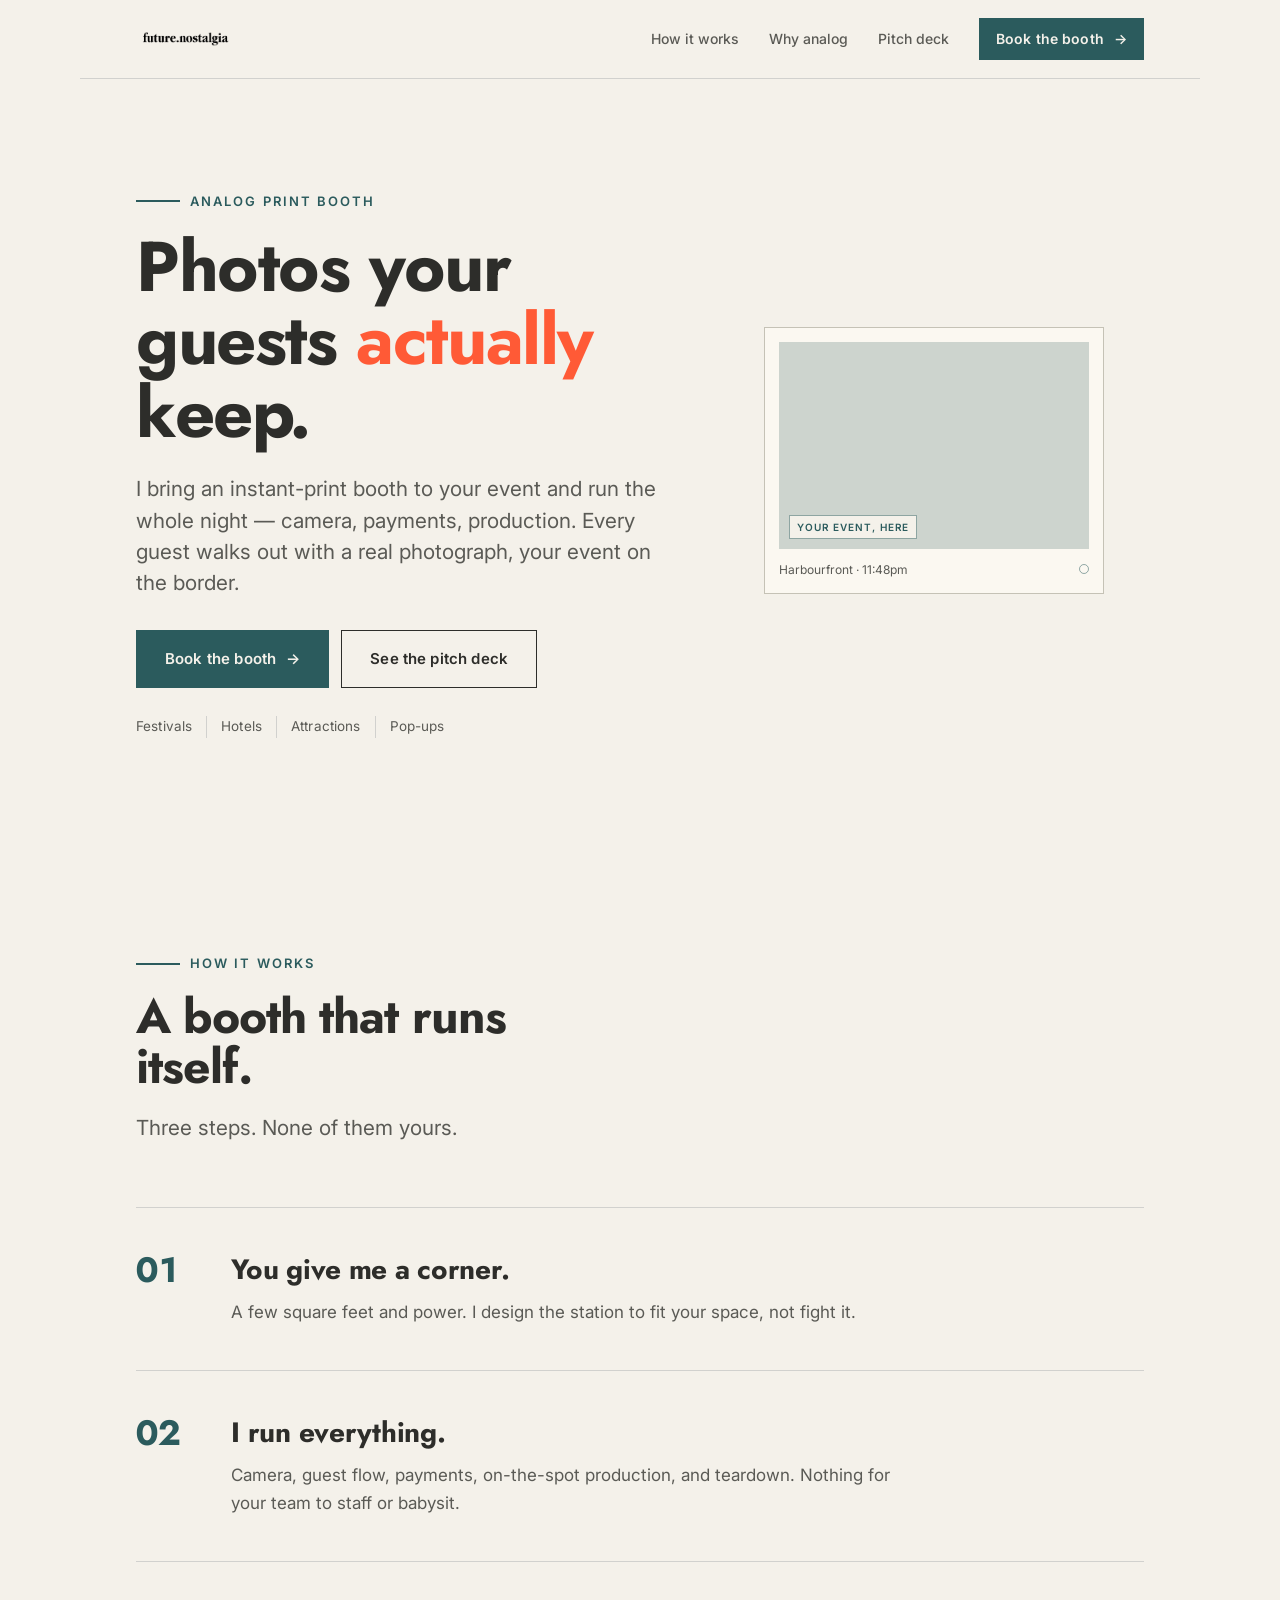
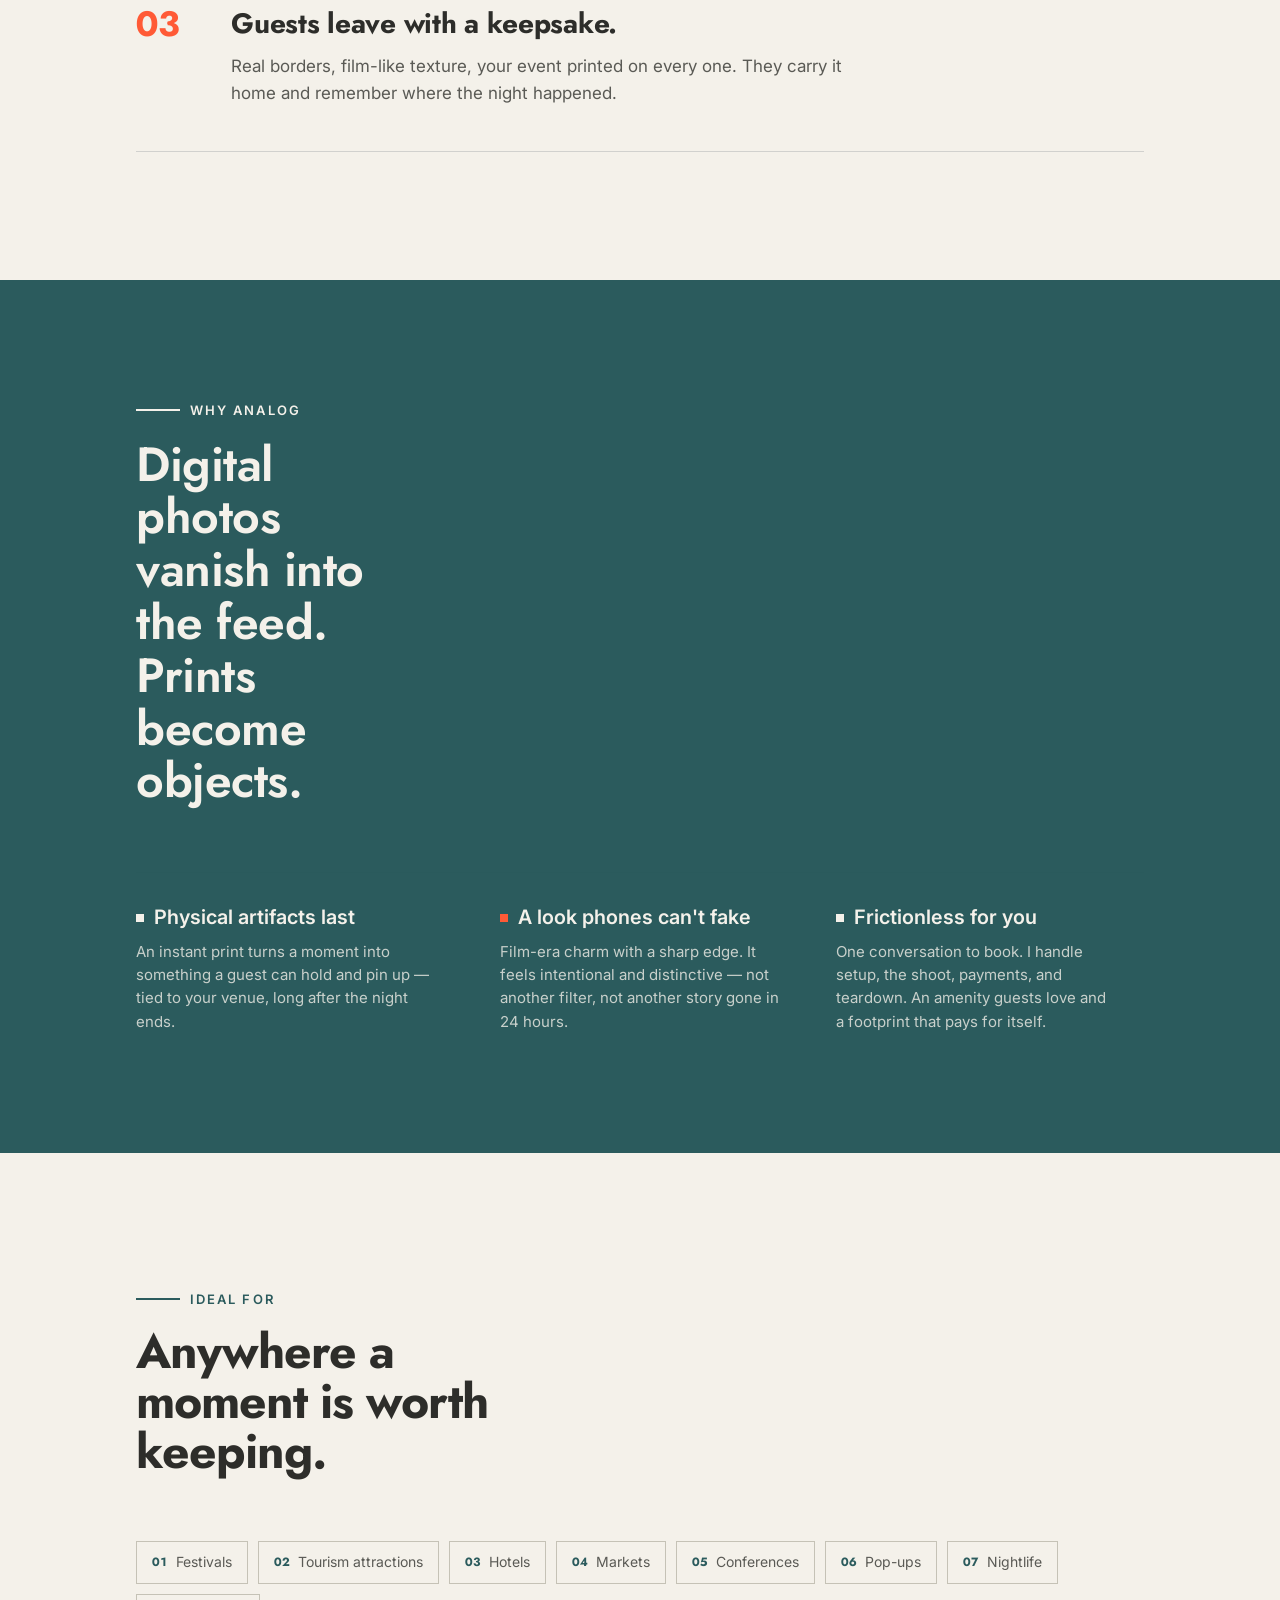
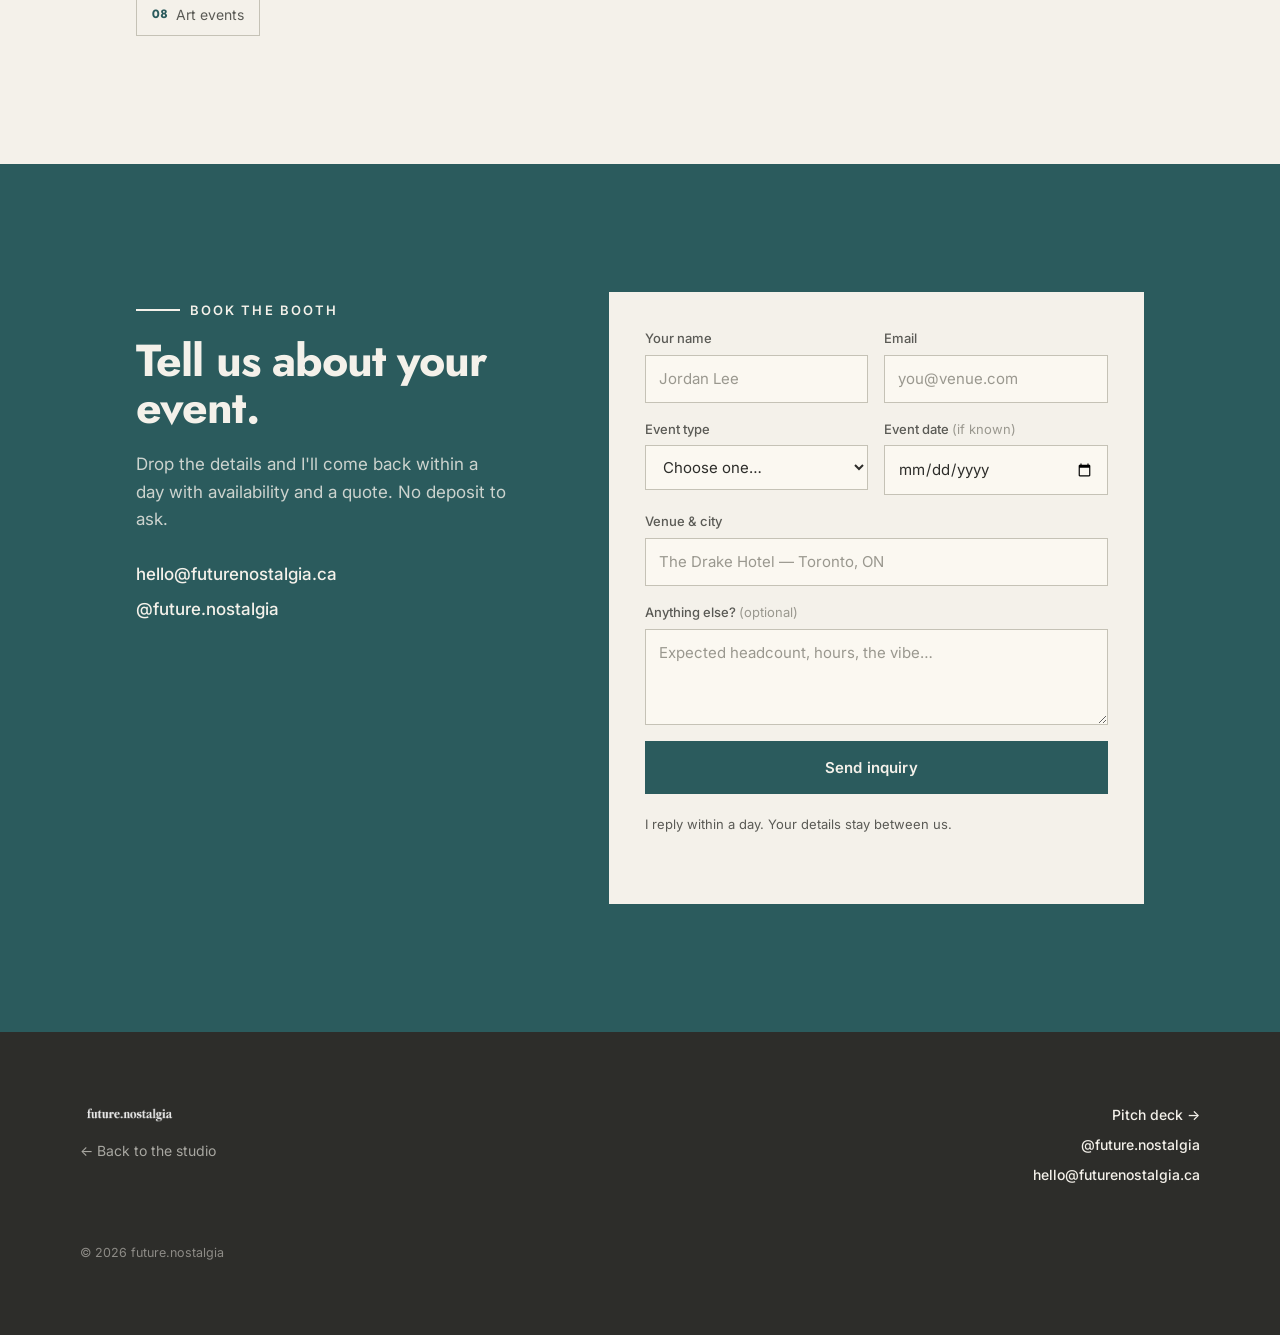
==== booth/index.html @ 32a503db "feat: reposition site as a creative studio for events (Dieter Rams redesign) Reframe future.nostalgi" ====
<!DOCTYPE html>
<html lang="en">
<head>
  <meta charset="UTF-8" />
  <meta name="viewport" content="width=device-width, initial-scale=1" />

  <title>Analog Print Booth — future.nostalgia</title>
  <meta name="description" content="An instant analog print booth for festivals, hotels, attractions, and pop-ups. I run the whole booth; you give me the corner. Real keepsakes your guests actually keep — your event on every border." />
  <link rel="canonical" href="https://futurenostalgia.ca/booth/" />
  <meta name="theme-color" content="#F4F1EA" />

  <meta property="og:type" content="website" />
  <meta property="og:url" content="https://futurenostalgia.ca/booth/" />
  <meta property="og:title" content="Analog Print Booth — future.nostalgia" />
  <meta property="og:description" content="An instant analog print booth for events. I run the whole night; you give me the corner. Real keepsakes guests keep." />
  <meta property="og:image" content="https://futurenostalgia.ca/assets/brand/og.png" />
  <meta name="twitter:card" content="summary_large_image" />
  <meta name="twitter:title" content="Analog Print Booth — future.nostalgia" />
  <meta name="twitter:description" content="An instant analog print booth for events. I run the whole night; you give me the corner." />
  <meta name="twitter:image" content="https://futurenostalgia.ca/assets/brand/og.png" />

  <link rel="icon" type="image/png" sizes="512x512" href="/assets/brand/icon-512.png" />
  <link rel="apple-touch-icon" sizes="180x180" href="/assets/brand/icon-180.png" />

  <link rel="preconnect" href="https://fonts.googleapis.com" />
  <link rel="preconnect" href="https://fonts.gstatic.com" crossorigin />
  <link href="https://fonts.googleapis.com/css2?family=Jost:wght@400;500;600;700&family=Inter:wght@400;500;600;700&display=swap" rel="stylesheet" />

  <link rel="stylesheet" href="/styles.css" />
</head>

<body>
  <a class="skip-link" href="#book">Skip to booking</a>

  <!-- ───────────────────────── NAV ───────────────────────── -->
  <header class="nav" aria-label="Primary">
    <a class="wordmark" href="/" aria-label="future.nostalgia home">
      <img src="/assets/brand/wordmark-black.png" alt="future.nostalgia" class="wordmark__img" width="1000" height="223" />
    </a>
    <nav class="nav__links">
      <a href="#how">How it works</a>
      <a href="#why">Why analog</a>
      <a href="/deck/">Pitch deck</a>
      <a class="btn btn--small" href="#book">Book the booth <span aria-hidden="true">→</span></a>
    </nav>
  </header>

  <main id="top">
    <!-- ───────────────────────── HERO ───────────────────────── -->
    <section class="hero" id="hero">
      <div class="hero__copy reveal">
        <p class="eyebrow">Analog print booth</p>
        <h1 class="hero__title">Photos your guests <em class="em">actually</em> keep.</h1>
        <p class="hero__sub lead">
          I bring an instant-print booth to your event and run the whole night — camera, payments,
          production. Every guest walks out with a real photograph, your event on the border.
        </p>
        <div class="hero__cta">
          <a class="btn btn--lg" href="#book">Book the booth <span aria-hidden="true">→</span></a>
          <a class="btn btn--ghost btn--lg" href="/deck/">See the pitch deck</a>
        </div>
        <p class="hero__meta">
          <span>Festivals</span><span>Hotels</span><span>Attractions</span><span>Pop-ups</span>
        </p>
      </div>
      <div class="hero__art reveal">
        <figure class="print" data-develop>
          <div class="print__photo"><span class="print__tag">Your event, here</span></div>
          <figcaption class="print__cap"><span>Harbourfront · 11:48pm</span><span class="print__reg" aria-hidden="true"></span></figcaption>
        </figure>
      </div>
    </section>

    <!-- ───────────────────── HOW IT WORKS ───────────────────── -->
    <section class="section" id="how">
      <header class="section__head reveal">
        <p class="eyebrow">How it works</p>
        <h2 class="section__title">A booth that runs itself.</h2>
        <p class="lead section__lead">Three steps. None of them yours.</p>
      </header>
      <div class="services__list">
        <article class="service service--plain reveal">
          <span class="service__num">01</span>
          <div class="service__body">
            <h3 class="service__name">You give me a corner.</h3>
            <p class="service__desc">A few square feet and power. I design the station to fit your space, not fight it.</p>
          </div>
        </article>
        <article class="service service--plain reveal">
          <span class="service__num">02</span>
          <div class="service__body">
            <h3 class="service__name">I run everything.</h3>
            <p class="service__desc">Camera, guest flow, payments, on-the-spot production, and teardown. Nothing for your team to staff or babysit.</p>
          </div>
        </article>
        <article class="service service--plain reveal">
          <span class="service__num service__num--ember">03</span>
          <div class="service__body">
            <h3 class="service__name">Guests leave with a keepsake.</h3>
            <p class="service__desc">Real borders, film-like texture, your event printed on every one. They carry it home and remember where the night happened.</p>
          </div>
        </article>
      </div>
    </section>

    <!-- ───────────────────── WHY ANALOG ───────────────────── -->
    <section class="approach" id="why">
      <div class="section">
        <p class="eyebrow eyebrow--invert reveal">Why analog</p>
        <blockquote class="pullquote reveal">
          <p>Digital photos vanish into the feed.<br /><span class="em">Prints become objects.</span></p>
        </blockquote>
        <div class="values">
          <article class="value reveal">
            <h3>Physical artifacts last</h3>
            <p>An instant print turns a moment into something a guest can hold and pin up — tied to your venue, long after the night ends.</p>
          </article>
          <article class="value value--ember reveal">
            <h3>A look phones can't fake</h3>
            <p>Film-era charm with a sharp edge. It feels intentional and distinctive — not another filter, not another story gone in 24 hours.</p>
          </article>
          <article class="value reveal">
            <h3>Frictionless for you</h3>
            <p>One conversation to book. I handle setup, the shoot, payments, and teardown. An amenity guests love and a footprint that pays for itself.</p>
          </article>
        </div>
      </div>
    </section>

    <!-- ───────────────────── IDEAL FOR ───────────────────── -->
    <section class="section" id="ideal">
      <header class="section__head reveal">
        <p class="eyebrow">Ideal for</p>
        <h2 class="section__title">Anywhere a moment is worth keeping.</h2>
      </header>
      <div class="chips reveal">
        <span class="chip"><span class="chip__ix">01</span>Festivals</span>
        <span class="chip"><span class="chip__ix">02</span>Tourism attractions</span>
        <span class="chip"><span class="chip__ix">03</span>Hotels</span>
        <span class="chip"><span class="chip__ix">04</span>Markets</span>
        <span class="chip"><span class="chip__ix">05</span>Conferences</span>
        <span class="chip"><span class="chip__ix">06</span>Pop-ups</span>
        <span class="chip"><span class="chip__ix">07</span>Nightlife</span>
        <span class="chip"><span class="chip__ix">08</span>Art events</span>
      </div>
    </section>

    <!-- ───────────────────── BOOK ───────────────────── -->
    <section class="book" id="book">
      <div class="section">
        <header class="book__head reveal">
          <p class="eyebrow eyebrow--invert">Book the booth</p>
          <h2 class="book__title">Tell us about your event.</h2>
          <p class="book__sub">Drop the details and I'll come back within a day with availability and a quote. No deposit to ask.</p>
          <div class="book__contact">
            <a href="mailto:hello@futurenostalgia.ca">hello@futurenostalgia.ca</a>
            <a href="https://instagram.com/future.nostalgia" target="_blank" rel="noopener">@future.nostalgia</a>
          </div>
        </header>

        <form class="form reveal" id="booking-form" action="https://api.web3forms.com/submit" method="POST" novalidate>
          <input type="hidden" name="access_key" value="e3af1bfc-3c26-448f-8f2b-f5be32c29202" />
          <input type="hidden" name="subject" value="New booth inquiry — future.nostalgia" />
          <input type="hidden" name="from_name" value="future.nostalgia booth page" />
          <input type="hidden" name="project_type" value="Analog print booth" />
          <input type="checkbox" name="botcheck" class="hp" tabindex="-1" autocomplete="off" aria-hidden="true" />

          <div class="form__row">
            <label class="field">
              <span class="field__label">Your name</span>
              <input type="text" name="name" required autocomplete="name" placeholder="Jordan Lee" />
            </label>
            <label class="field">
              <span class="field__label">Email</span>
              <input type="email" name="email" required autocomplete="email" placeholder="you@venue.com" />
            </label>
          </div>

          <div class="form__row">
            <label class="field">
              <span class="field__label">Event type</span>
              <select name="event_type" required>
                <option value="" disabled selected>Choose one…</option>
                <option>Festival</option>
                <option>Tourism / attraction</option>
                <option>Hotel</option>
                <option>Market</option>
                <option>Conference</option>
                <option>Pop-up</option>
                <option>Nightlife venue</option>
                <option>Art event</option>
                <option>Other</option>
              </select>
            </label>
            <label class="field">
              <span class="field__label">Event date <span class="field__opt">(if known)</span></span>
              <input type="date" name="event_date" />
            </label>
          </div>

          <label class="field">
            <span class="field__label">Venue &amp; city</span>
            <input type="text" name="venue" autocomplete="off" placeholder="The Drake Hotel — Toronto, ON" />
          </label>

          <label class="field">
            <span class="field__label">Anything else? <span class="field__opt">(optional)</span></span>
            <textarea name="message" rows="3" placeholder="Expected headcount, hours, the vibe…"></textarea>
          </label>

          <button class="btn btn--lg btn--block" type="submit" id="form-submit">
            <span class="btn__label">Send inquiry</span>
            <span class="btn__spinner" aria-hidden="true"></span>
          </button>
          <p class="form__note">I reply within a day. Your details stay between us.</p>
          <p class="form__status" id="form-status" role="status" aria-live="polite"></p>
        </form>

        <div class="book__success" id="book-success" hidden>
          <div class="book__success-mark" aria-hidden="true"></div>
          <h2>Developing…</h2>
          <p>Got it. Your inquiry is in, and I'll be in touch within a day. Keep an eye on your inbox (and the spam folder, just in case).</p>
        </div>
      </div>
    </section>
  </main>

  <!-- ───────────────────────── FOOTER ───────────────────────── -->
  <footer class="footer">
    <div class="footer__inner">
      <div class="footer__brand">
        <img src="/assets/brand/wordmark-cream.png" alt="future.nostalgia" class="footer__wordmark" width="1000" height="223" />
        <p><a class="backlink" href="/" style="color:inherit">← Back to the studio</a></p>
      </div>
      <div class="footer__contact">
        <a href="/deck/">Pitch deck →</a>
        <a href="https://instagram.com/future.nostalgia" target="_blank" rel="noopener">@future.nostalgia</a>
        <a href="mailto:hello@futurenostalgia.ca">hello@futurenostalgia.ca</a>
      </div>
      <p class="footer__legal">© <span id="year">2026</span> future.nostalgia</p>
    </div>
  </footer>

  <script src="/main.js" defer></script>
</body>
</html>
---- styles.css ----
/* ════════════════════════════════════════════════════════════════════════════
   future.nostalgia — a creative studio for events
   Functionalist-Nostalgia register (Dieter Rams), ported from the venue deck /
   developer/elora: warm oatmeal paper, ONE Gorge-Teal accent, a single coral
   ember per section, 1px hairlines, 0 radius, zero elevation, Jost (display) +
   Inter (text), 8px grid. The instant-print frame is the recurring brand motif.
   ════════════════════════════════════════════════════════════════════════════ */

:root {
  /* Elora light palette */
  --canvas:#F4F1EA; --paper:#FBF8F1;
  --ink:#2D2D2A; --ink-muted:#5A5A55; --ink-faint:#9A988F;
  --hairline:#D1D1CE; --hairline-strong:#C5C2B6;
  --accent:#2B5B5D; --on-accent:#F4F1EA;
  --accent-wash:rgba(43,91,93,0.06); --accent-band:rgba(43,91,93,0.10); --accent-border-soft:rgba(43,91,93,0.5);
  --photo:#CDD4CE; --ember:#FF5A36;

  --font-display:'Jost', system-ui, sans-serif;   /* display + numerals only */
  --font-text:'Inter', system-ui, sans-serif;     /* everything else */

  /* 8px grid */
  --s-1:4px; --s-2:8px; --s-3:12px; --s-4:16px; --s-5:24px; --s-6:32px;
  --s-7:48px; --s-8:64px; --s-9:96px; --s-10:128px;

  --border:1px; --rule:2px;
  --maxw:1120px; --gutter:clamp(20px, 5vw, 56px);
  --dur:140ms; --ease:cubic-bezier(0.22, 1, 0.36, 1);
}

* { box-sizing:border-box; }
html { scroll-behavior:smooth; -webkit-text-size-adjust:100%; }
@media (prefers-reduced-motion: reduce) { html { scroll-behavior:auto; } }
body {
  margin:0; background:var(--canvas); color:var(--ink);
  font-family:var(--font-text); font-size:17px; line-height:1.6;
  -webkit-font-smoothing:antialiased; text-rendering:optimizeLegibility;
}
img { max-width:100%; display:block; }
a { color:var(--accent); text-decoration:none; }
::selection { background:var(--accent); color:var(--on-accent); }

:where(a, button, input, textarea, select, [tabindex]):focus-visible {
  outline:var(--rule) solid var(--accent); outline-offset:3px;
}
.skip-link {
  position:absolute; left:-9999px; top:8px;
  background:var(--accent); color:var(--on-accent); padding:10px 16px; z-index:100;
}
.skip-link:focus { left:8px; }

/* ── Type ─────────────────────────────────────────────────────────────────── */
.eyebrow {
  display:inline-flex; align-items:center; gap:10px; margin:0 0 18px;
  font-family:var(--font-text); font-size:13px; font-weight:600;
  letter-spacing:0.16em; text-transform:uppercase; color:var(--accent);
}
.eyebrow::before { content:''; width:44px; height:var(--rule); background:var(--accent); }
.eyebrow--ember { color:var(--ember); }
.eyebrow--ember::before { background:var(--ember); }
.eyebrow--invert { color:var(--on-accent); }
.eyebrow--invert::before { background:var(--on-accent); }

h1, h2 { font-family:var(--font-display); font-weight:700; letter-spacing:-0.02em; line-height:1.04; margin:0; color:var(--ink); }
h3 { font-family:var(--font-text); font-weight:600; line-height:1.25; margin:0; color:var(--ink); }
.lead { font-size:clamp(1.125rem, 2vw, 1.3rem); line-height:1.5; color:var(--ink-muted); margin:0; }
.em { color:var(--ember); font-style:normal; }
em { font-style:italic; }

/* ── Buttons ──────────────────────────────────────────────────────────────── */
.btn {
  display:inline-flex; align-items:center; gap:10px;
  font-family:var(--font-text); font-size:14px; font-weight:600; letter-spacing:0.01em;
  padding:13px 22px; border:var(--border) solid transparent; border-radius:0; cursor:pointer;
  background:var(--accent); color:var(--on-accent);
  transition:opacity var(--dur) var(--ease), border-color var(--dur) var(--ease), color var(--dur) var(--ease);
}
.btn:hover { opacity:0.88; }
.btn:active { opacity:0.82; }
.btn--ghost { background:transparent; color:var(--ink); border-color:var(--ink); }
.btn--ghost:hover { opacity:1; border-color:var(--accent); color:var(--accent); }
.btn--small { padding:9px 16px; }
.btn--lg { padding:16px 28px; font-size:15px; }
.btn--block { width:100%; justify-content:center; }
.btn span[aria-hidden] { transition:transform var(--dur) var(--ease); }
.btn:hover span[aria-hidden] { transform:translateX(3px); }

/* ── Layout ───────────────────────────────────────────────────────────────── */
.section { max-width:var(--maxw); margin:0 auto; padding:clamp(64px, 11vw, 128px) var(--gutter); }
.section__head { margin-bottom:clamp(40px, 6vw, 64px); max-width:36ch; }
.section__title { font-size:clamp(1.9rem, 4.4vw, 3rem); }
.section__lead { margin-top:20px; }

/* ── Nav ──────────────────────────────────────────────────────────────────── */
.nav {
  position:sticky; top:0; z-index:40;
  display:flex; align-items:center; justify-content:space-between; gap:24px;
  padding:18px var(--gutter); max-width:var(--maxw); margin:0 auto;
  background:color-mix(in srgb, var(--canvas) 88%, transparent);
  backdrop-filter:saturate(120%) blur(8px);
  border-bottom:var(--border) solid var(--hairline);
}
.wordmark { display:inline-flex; }
.wordmark__img { height:22px; width:auto; mix-blend-mode:multiply; }
.nav__links { display:flex; align-items:center; gap:clamp(16px, 2.4vw, 30px); }
.nav__links a:not(.btn) { color:var(--ink-muted); font-size:14px; font-weight:500; }
.nav__links a:not(.btn):hover { color:var(--accent); }

/* ── Hero ─────────────────────────────────────────────────────────────────── */
.hero {
  max-width:var(--maxw); margin:0 auto; padding:clamp(56px, 9vw, 104px) var(--gutter) clamp(48px, 7vw, 80px);
  display:grid; grid-template-columns:1.25fr 0.9fr; gap:clamp(32px, 5vw, 72px); align-items:center;
}
.hero__title { font-size:clamp(2.6rem, 6vw, 4.4rem); max-width:14ch; }
.hero__sub { margin:24px 0 0; max-width:46ch; }
.hero__cta { display:flex; flex-wrap:wrap; gap:12px; margin:32px 0 0; }
.hero__meta {
  margin:28px 0 0; font-size:13.5px; color:var(--ink-muted); letter-spacing:0.01em;
  display:flex; flex-wrap:wrap; gap:14px;
}
.hero__meta span + span { padding-left:14px; border-left:var(--border) solid var(--hairline); }
.hero__art { justify-self:center; }

/* ── Instant-print motif (Polaroid mat, flat) ────────────────────────────────── */
.print {
  position:relative; width:min(340px, 80vw);
  background:var(--paper); border:var(--border) solid var(--hairline-strong); padding:14px 14px 44px;
}
.print__photo {
  aspect-ratio:3 / 2; width:100%; background:var(--photo);
  /* SWAP: real shot → background:url('/assets/...') center/cover; */
  display:flex; align-items:flex-end; padding:10px;
}
.print__tag {
  font-size:10px; font-weight:600; letter-spacing:0.09em; text-transform:uppercase;
  color:var(--accent); background:var(--canvas); padding:3px 7px; border:var(--border) solid var(--accent-border-soft);
}
.print__cap {
  position:absolute; left:14px; right:14px; bottom:14px;
  display:flex; align-items:center; justify-content:space-between;
  font-size:12px; color:var(--ink-muted);
}
.print__reg { width:10px; height:10px; border:1.5px solid var(--accent-border-soft); border-radius:999px; }
/* hero develop-in */
.print[data-develop] { opacity:0; transform:translateY(12px); transition:opacity 600ms var(--ease), transform 600ms var(--ease); }
.print.is-developed { opacity:1; transform:none; }

/* ── Services ─────────────────────────────────────────────────────────────── */
.services__list { border-top:var(--border) solid var(--hairline); }
.service {
  display:grid; grid-template-columns:auto 1fr auto; gap:clamp(20px, 4vw, 56px); align-items:start;
  padding:clamp(28px, 4vw, 44px) 0; border-bottom:var(--border) solid var(--hairline);
}
.service__num { font-family:var(--font-display); font-weight:700; font-size:clamp(1.6rem, 3vw, 2.2rem); color:var(--accent); font-variant-numeric:tabular-nums; line-height:1; }
.service__num--ember { color:var(--ember); }
.service__body { max-width:60ch; }
.service__name { font-size:clamp(1.35rem, 2.4vw, 1.75rem); font-family:var(--font-display); font-weight:700; letter-spacing:-0.01em; }
.service__desc { margin:12px 0 0; color:var(--ink-muted); }
.service__for { margin:14px 0 0; font-size:13px; color:var(--ink-faint); letter-spacing:0.04em; text-transform:uppercase; }
.service__link { align-self:center; display:inline-flex; align-items:center; gap:8px; font-size:14px; font-weight:600; color:var(--ink); white-space:nowrap; }
.service__link:hover { color:var(--accent); }
.service__link span { transition:transform var(--dur) var(--ease); }
.service__link:hover span { transform:translateX(3px); }

/* ── Approach ─────────────────────────────────────────────────────────────── */
.approach { background:var(--accent); color:var(--on-accent); }
.approach .section { padding-block:clamp(64px, 9vw, 112px); }
.pullquote { margin:0 0 clamp(40px, 6vw, 64px); max-width:24ch; }
.pullquote p { font-family:var(--font-display); font-weight:600; font-size:clamp(1.8rem, 4.2vw, 3rem); line-height:1.1; letter-spacing:-0.01em; margin:0; color:var(--on-accent); }
.pullquote .em { color:var(--canvas); }
.values { display:grid; grid-template-columns:repeat(3, 1fr); gap:0; border-top:var(--border) solid var(--accent-border-soft); }
.value { padding:32px 28px 8px 0; border-right:var(--border) solid var(--accent-border-soft); }
.value:last-child { border-right:0; }
.value:not(:first-child) { padding-left:28px; }
.value h3 { color:var(--on-accent); display:flex; align-items:center; gap:10px; }
.value h3::before { content:''; width:8px; height:8px; background:var(--on-accent); flex-shrink:0; }
.value--ember h3::before { background:var(--ember); }
.value p { margin:10px 0 0; color:color-mix(in srgb, var(--on-accent) 78%, var(--accent)); font-size:15px; line-height:1.55; }

/* ── About ────────────────────────────────────────────────────────────────── */
.about { display:grid; grid-template-columns:0.8fr 1.1fr; gap:clamp(32px, 6vw, 72px); align-items:center; }
.about__portrait { margin:0; }
.about__portrait-img { width:min(320px, 100%); height:auto; transform:rotate(-3deg); }
.about__title { font-size:clamp(1.7rem, 3.4vw, 2.5rem); margin:0 0 20px; }
.about__body { margin:0 0 18px; color:var(--ink-muted); max-width:56ch; }
.about__body strong { color:var(--ink); font-weight:600; }
.about__pledge { margin:24px 0 0; padding:16px 20px; background:var(--accent-wash); border-left:var(--rule) solid var(--accent); font-size:15px; color:var(--ink); }
.about__pledge span { color:var(--accent); font-weight:600; }

/* ── Contact / form ───────────────────────────────────────────────────────── */
.book { background:var(--accent); color:var(--on-accent); }
.book .section { display:grid; grid-template-columns:0.85fr 1.15fr; gap:clamp(36px, 6vw, 80px); align-items:start; }
.book__head { max-width:34ch; }
.book__title { color:var(--on-accent); font-size:clamp(1.9rem, 4vw, 2.8rem); }
.book__sub { margin:20px 0 0; color:color-mix(in srgb, var(--on-accent) 80%, var(--accent)); }
.book__contact { margin:28px 0 0; display:flex; flex-direction:column; gap:8px; }
.book__contact a { color:var(--on-accent); font-weight:500; }
.book__contact a:hover { opacity:0.8; }

.form { display:flex; flex-direction:column; gap:16px; background:var(--canvas); color:var(--ink); padding:clamp(24px, 3vw, 36px); }
.form__row { display:grid; grid-template-columns:1fr 1fr; gap:16px; }
.field { display:flex; flex-direction:column; gap:6px; }
.field__label { font-size:13px; font-weight:500; color:var(--ink-muted); }
.field__opt { color:var(--ink-faint); font-weight:400; }
.field input, .field select, .field textarea {
  font:inherit; font-size:15px; color:var(--ink); background:var(--paper);
  border:var(--border) solid var(--hairline-strong); border-radius:0; padding:11px 13px; width:100%;
}
.field textarea { resize:vertical; min-height:84px; }
.field input:focus, .field select:focus, .field textarea:focus { outline:none; border-color:var(--accent); }
.field input::placeholder, .field textarea::placeholder { color:var(--ink-faint); }
.hp { position:absolute; left:-9999px; }
.form__note { margin:4px 0 0; font-size:13px; color:var(--ink-muted); }
.form__status { margin:0; font-size:14px; color:var(--accent); min-height:1.2em; }
.form__status.is-error { color:var(--ember); }
.btn.is-loading { opacity:0.7; pointer-events:none; }

.book__success { background:var(--canvas); color:var(--ink); padding:clamp(28px, 4vw, 44px); border:var(--border) solid var(--hairline-strong); }
.book__success h2 { font-family:var(--font-display); font-size:1.8rem; margin:0 0 12px; }
.book__success p { margin:0; color:var(--ink-muted); }
.book__success-mark { width:36px; height:36px; border:var(--rule) solid var(--accent); border-radius:999px; margin-bottom:18px; position:relative; }
.book__success-mark::after { content:''; position:absolute; inset:0; margin:auto; width:14px; height:7px; border-left:var(--rule) solid var(--accent); border-bottom:var(--rule) solid var(--accent); transform:rotate(-45deg) translate(1px,-2px); }

/* ── Footer ───────────────────────────────────────────────────────────────── */
.footer {
  background:var(--ink); color:var(--canvas);
  padding:clamp(48px, 6vw, 72px) var(--gutter);
}
.footer__inner {
  max-width:var(--maxw); margin:0 auto;
  display:grid; grid-template-columns:1fr auto; gap:32px; align-items:start;
}
.footer__wordmark { height:22px; width:auto; opacity:0.92; margin-bottom:14px; }
.footer__brand p { margin:0; color:color-mix(in srgb, var(--canvas) 62%, var(--ink)); font-size:14px; }
.footer__contact { display:flex; flex-direction:column; gap:8px; text-align:right; }
.footer__contact a { color:var(--canvas); font-size:14px; font-weight:500; }
.footer__contact a:hover { color:var(--ember); }
.footer__legal { grid-column:1 / -1; margin:24px 0 0; font-size:12.5px; color:color-mix(in srgb, var(--canvas) 48%, var(--ink)); }

/* ── Booth page extras (steps + chips) ───────────────────────────────────────── */
.service--plain { grid-template-columns:auto 1fr; }
.chips { display:flex; flex-wrap:wrap; gap:10px; margin-top:8px; }
.chip {
  border:var(--border) solid var(--hairline-strong); border-radius:0;
  padding:9px 15px; font-size:14px; color:var(--ink-muted);
  display:inline-flex; align-items:center; gap:8px;
}
.chip__ix { font-family:var(--font-display); font-weight:700; font-size:12px; color:var(--accent); font-variant-numeric:tabular-nums; }
.backlink { display:inline-flex; align-items:center; gap:8px; font-size:14px; color:var(--ink-muted); }
.backlink:hover { color:var(--accent); }

/* ── Reveal ───────────────────────────────────────────────────────────────── */
.reveal { opacity:0; transform:translateY(16px); transition:opacity 560ms var(--ease), transform 560ms var(--ease); }
.reveal.is-in { opacity:1; transform:none; }
@media (prefers-reduced-motion: reduce) {
  .reveal, .print[data-develop] { opacity:1 !important; transform:none !important; transition:none !important; }
  .btn span[aria-hidden], .service__link span { transition:none; }
}

/* ── Responsive ───────────────────────────────────────────────────────────── */
@media (max-width: 900px) {
  .hero { grid-template-columns:1fr; }
  .hero__art { justify-self:start; margin-top:8px; }
  .about, .book .section { grid-template-columns:1fr; }
  .about__portrait { order:2; }
  .values { grid-template-columns:1fr; }
  .value { border-right:0; border-bottom:var(--border) solid var(--accent-border-soft); padding:24px 0; }
  .value:not(:first-child) { padding-left:0; }
  .footer__inner { grid-template-columns:1fr; }
  .footer__contact { text-align:left; }
}
@media (max-width: 620px) {
  .nav__links a:not(.btn) { display:none; }
  .service { grid-template-columns:auto 1fr; }
  .service__link { grid-column:2; align-self:start; margin-top:4px; }
  .form__row { grid-template-columns:1fr; }
  .hero__meta { flex-direction:column; gap:6px; }
  .hero__meta span + span { padding-left:0; border-left:0; }
}
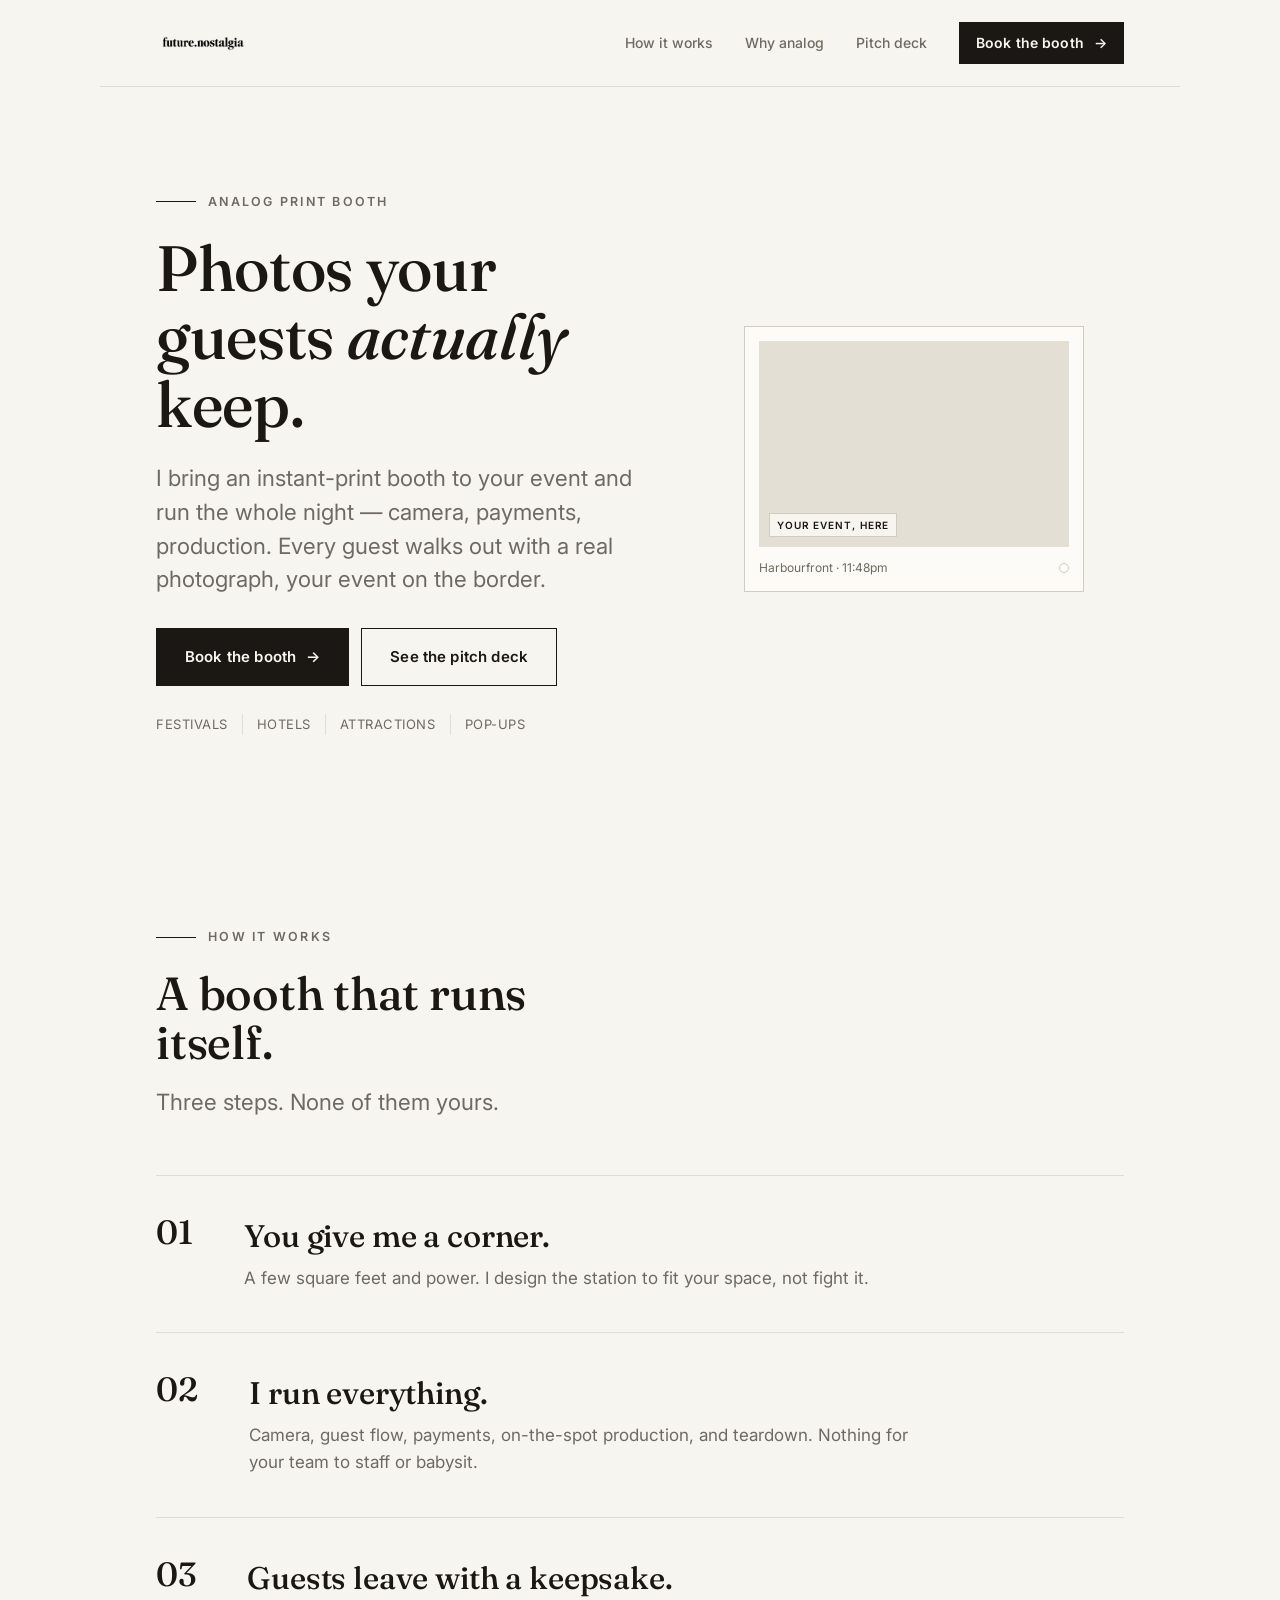
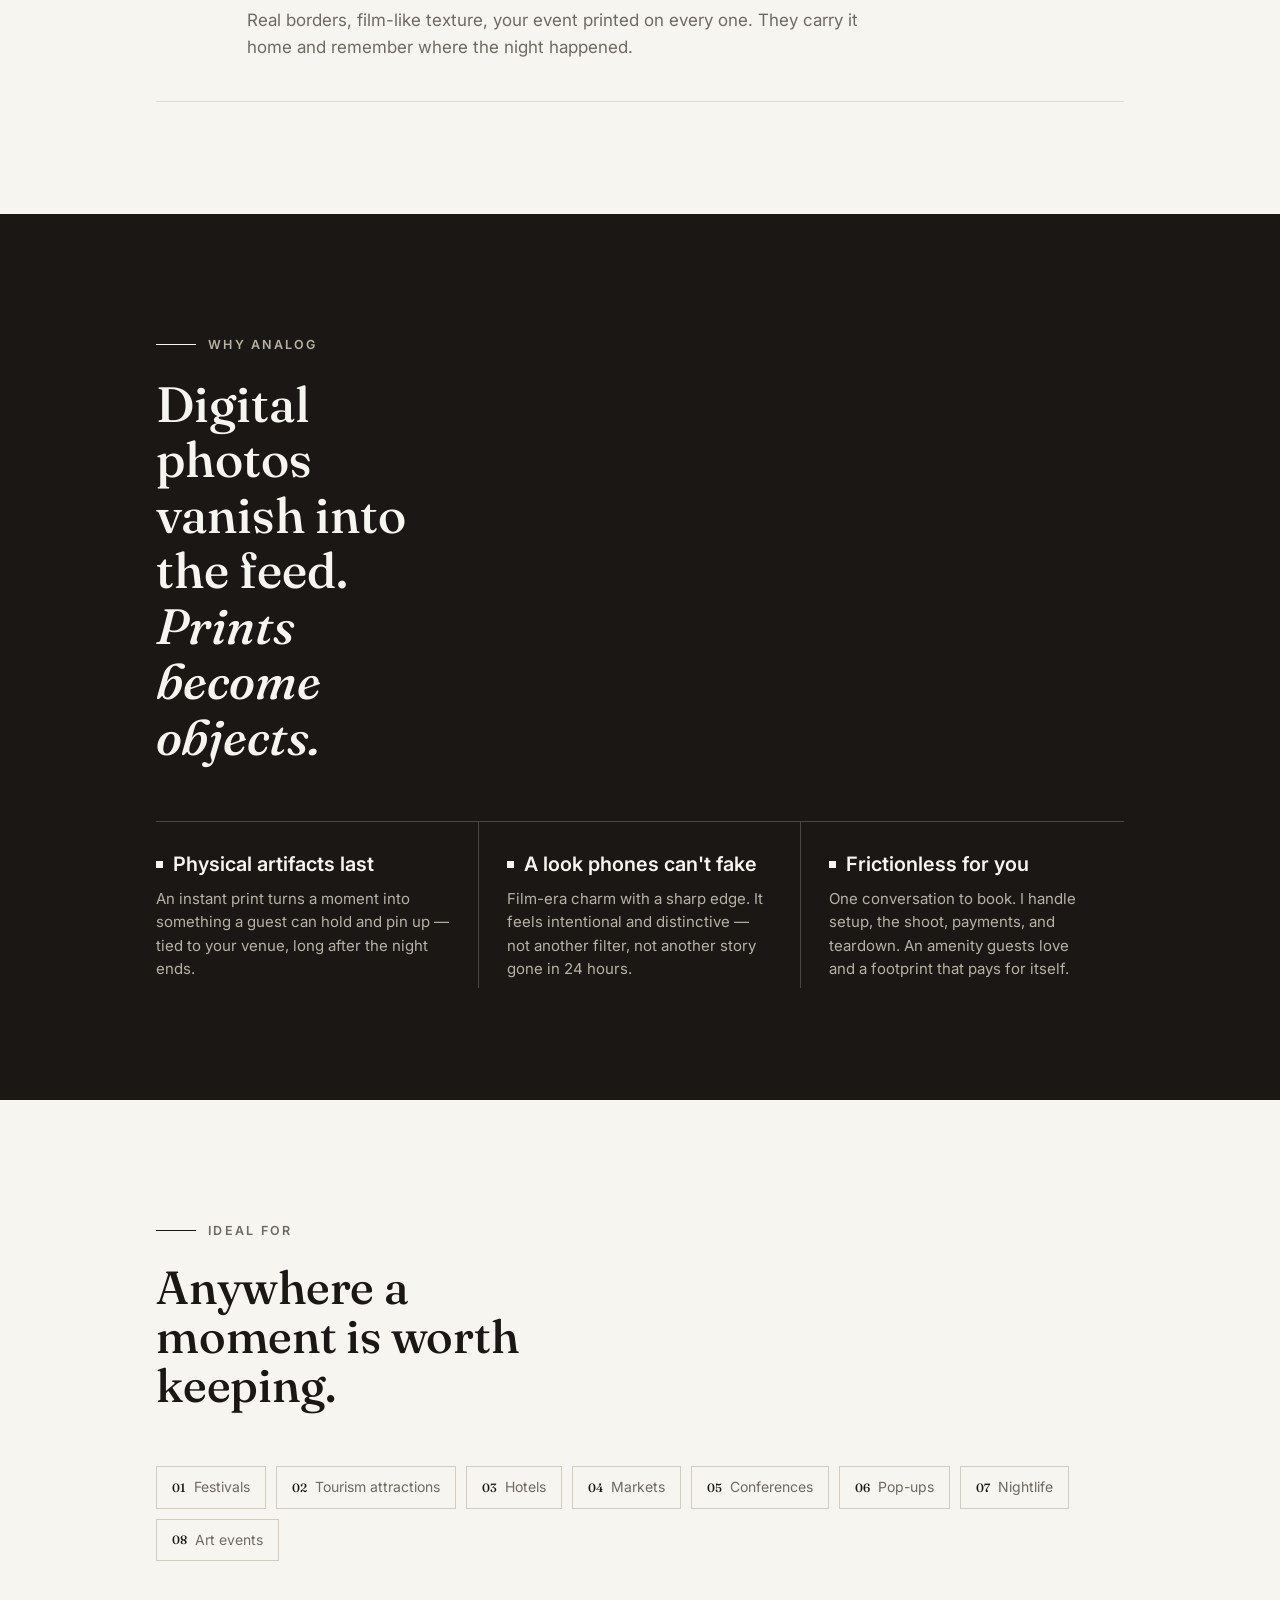
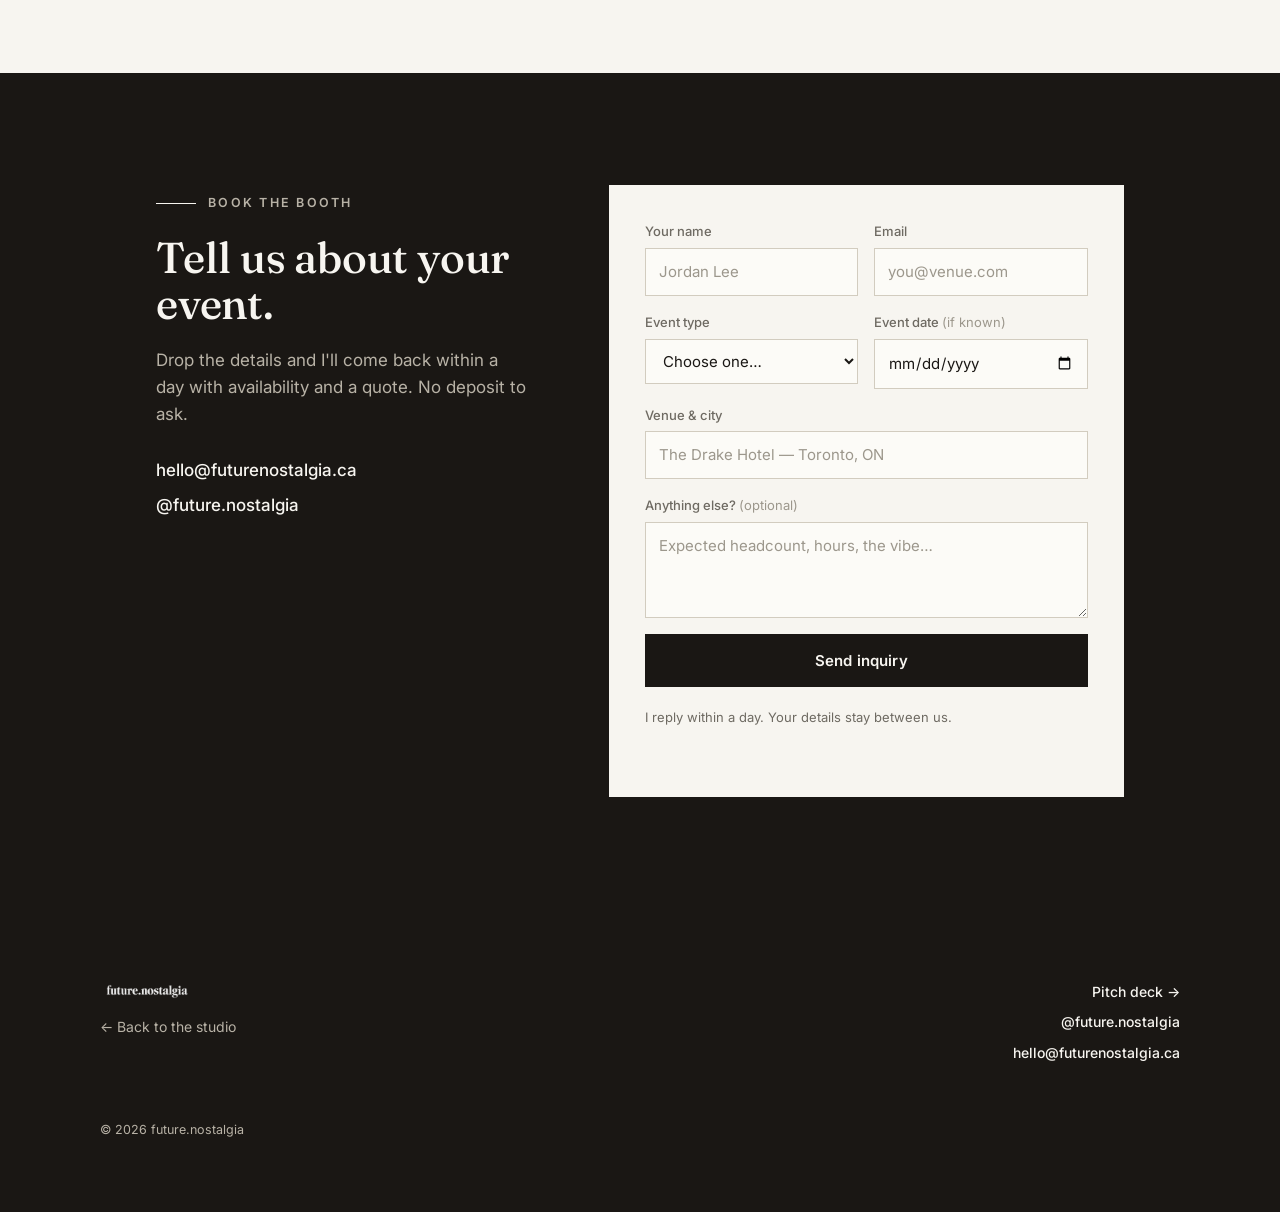
==== commit a15787b7: "feat: monochrome serif redesign — simplify home, align with the wordmark Drop the teal/Jost system f" ====
--- a/booth/index.html
+++ b/booth/index.html
@@ -24,7 +24,7 @@
 
   <link rel="preconnect" href="https://fonts.googleapis.com" />
   <link rel="preconnect" href="https://fonts.gstatic.com" crossorigin />
-  <link href="https://fonts.googleapis.com/css2?family=Jost:wght@400;500;600;700&family=Inter:wght@400;500;600;700&display=swap" rel="stylesheet" />
+  <link href="https://fonts.googleapis.com/css2?family=Fraunces:ital,opsz,wght@0,9..144,400..600;1,9..144,400..500&family=Inter:wght@400;500;600&display=swap" rel="stylesheet" />
 
   <link rel="stylesheet" href="/styles.css" />
 </head>
--- a/styles.css
+++ b/styles.css
@@ -1,29 +1,28 @@
 /* ════════════════════════════════════════════════════════════════════════════
    future.nostalgia — a creative studio for events
-   Functionalist-Nostalgia register (Dieter Rams), ported from the venue deck /
-   developer/elora: warm oatmeal paper, ONE Gorge-Teal accent, a single coral
-   ember per section, 1px hairlines, 0 radius, zero elevation, Jost (display) +
-   Inter (text), 8px grid. The instant-print frame is the recurring brand motif.
+   Monochrome editorial register, Dieter Rams inspired: warm off-white paper,
+   near-black ink, no colour accent — emphasis is carried by Fraunces italic, not
+   hue. Fraunces (serif, echoes the wordmark) for display, Inter for text. 1px
+   hairlines, 0 radius, zero elevation, generous whitespace, 8px grid.
    ════════════════════════════════════════════════════════════════════════════ */
 
 :root {
-  /* Elora light palette */
-  --canvas:#F4F1EA; --paper:#FBF8F1;
-  --ink:#2D2D2A; --ink-muted:#5A5A55; --ink-faint:#9A988F;
-  --hairline:#D1D1CE; --hairline-strong:#C5C2B6;
-  --accent:#2B5B5D; --on-accent:#F4F1EA;
-  --accent-wash:rgba(43,91,93,0.06); --accent-band:rgba(43,91,93,0.10); --accent-border-soft:rgba(43,91,93,0.5);
-  --photo:#CDD4CE; --ember:#FF5A36;
-
-  --font-display:'Jost', system-ui, sans-serif;   /* display + numerals only */
-  --font-text:'Inter', system-ui, sans-serif;     /* everything else */
-
-  /* 8px grid */
+  /* Monochrome — warm black & white */
+  --paper:#F7F5F0; --paper-2:#FCFBF7;
+  --ink:#1A1714; --ink-soft:#37332D;
+  --muted:#6E6A62; --faint:#9C978C;
+  --hairline:#E2DDD3; --hairline-strong:#D2CCBF;
+  --on-ink:#F7F5F0; --on-ink-muted:#B8B2A6;
+  --photo:#E4DFD5;
+
+  --font-display:'Fraunces', Georgia, 'Times New Roman', serif;   /* echoes the wordmark */
+  --font-text:'Inter', system-ui, sans-serif;
+
   --s-1:4px; --s-2:8px; --s-3:12px; --s-4:16px; --s-5:24px; --s-6:32px;
   --s-7:48px; --s-8:64px; --s-9:96px; --s-10:128px;
 
   --border:1px; --rule:2px;
-  --maxw:1120px; --gutter:clamp(20px, 5vw, 56px);
+  --maxw:1080px; --gutter:clamp(20px, 5vw, 56px);
   --dur:140ms; --ease:cubic-bezier(0.22, 1, 0.36, 1);
 }
 
@@ -31,53 +30,47 @@
 html { scroll-behavior:smooth; -webkit-text-size-adjust:100%; }
 @media (prefers-reduced-motion: reduce) { html { scroll-behavior:auto; } }
 body {
-  margin:0; background:var(--canvas); color:var(--ink);
+  margin:0; background:var(--paper); color:var(--ink);
   font-family:var(--font-text); font-size:17px; line-height:1.6;
   -webkit-font-smoothing:antialiased; text-rendering:optimizeLegibility;
 }
 img { max-width:100%; display:block; }
-a { color:var(--accent); text-decoration:none; }
-::selection { background:var(--accent); color:var(--on-accent); }
+a { color:var(--ink); text-decoration:none; }
+::selection { background:var(--ink); color:var(--paper); }
 
 :where(a, button, input, textarea, select, [tabindex]):focus-visible {
-  outline:var(--rule) solid var(--accent); outline-offset:3px;
-}
-.skip-link {
-  position:absolute; left:-9999px; top:8px;
-  background:var(--accent); color:var(--on-accent); padding:10px 16px; z-index:100;
-}
+  outline:var(--rule) solid var(--ink); outline-offset:3px;
+}
+.skip-link { position:absolute; left:-9999px; top:8px; background:var(--ink); color:var(--paper); padding:10px 16px; z-index:100; }
 .skip-link:focus { left:8px; }
 
 /* ── Type ─────────────────────────────────────────────────────────────────── */
 .eyebrow {
-  display:inline-flex; align-items:center; gap:10px; margin:0 0 18px;
-  font-family:var(--font-text); font-size:13px; font-weight:600;
-  letter-spacing:0.16em; text-transform:uppercase; color:var(--accent);
-}
-.eyebrow::before { content:''; width:44px; height:var(--rule); background:var(--accent); }
-.eyebrow--ember { color:var(--ember); }
-.eyebrow--ember::before { background:var(--ember); }
-.eyebrow--invert { color:var(--on-accent); }
-.eyebrow--invert::before { background:var(--on-accent); }
-
-h1, h2 { font-family:var(--font-display); font-weight:700; letter-spacing:-0.02em; line-height:1.04; margin:0; color:var(--ink); }
+  display:inline-flex; align-items:center; gap:12px; margin:0 0 22px;
+  font-family:var(--font-text); font-size:12.5px; font-weight:600;
+  letter-spacing:0.18em; text-transform:uppercase; color:var(--muted);
+}
+.eyebrow::before { content:''; width:40px; height:var(--border); background:var(--ink); }
+.eyebrow--invert { color:var(--on-ink-muted); }
+.eyebrow--invert::before { background:var(--on-ink); }
+
+h1, h2 { font-family:var(--font-display); font-weight:500; letter-spacing:-0.005em; line-height:1.06; margin:0; color:var(--ink); }
 h3 { font-family:var(--font-text); font-weight:600; line-height:1.25; margin:0; color:var(--ink); }
-.lead { font-size:clamp(1.125rem, 2vw, 1.3rem); line-height:1.5; color:var(--ink-muted); margin:0; }
-.em { color:var(--ember); font-style:normal; }
+.lead { font-size:clamp(1.15rem, 2vw, 1.4rem); line-height:1.5; color:var(--muted); margin:0; }
+.em { font-style:italic; }   /* emphasis is typographic, not coloured */
 em { font-style:italic; }
 
 /* ── Buttons ──────────────────────────────────────────────────────────────── */
 .btn {
   display:inline-flex; align-items:center; gap:10px;
   font-family:var(--font-text); font-size:14px; font-weight:600; letter-spacing:0.01em;
-  padding:13px 22px; border:var(--border) solid transparent; border-radius:0; cursor:pointer;
-  background:var(--accent); color:var(--on-accent);
-  transition:opacity var(--dur) var(--ease), border-color var(--dur) var(--ease), color var(--dur) var(--ease);
-}
-.btn:hover { opacity:0.88; }
-.btn:active { opacity:0.82; }
-.btn--ghost { background:transparent; color:var(--ink); border-color:var(--ink); }
-.btn--ghost:hover { opacity:1; border-color:var(--accent); color:var(--accent); }
+  padding:13px 22px; border:var(--border) solid var(--ink); border-radius:0; cursor:pointer;
+  background:var(--ink); color:var(--paper);
+  transition:background var(--dur) var(--ease), color var(--dur) var(--ease);
+}
+.btn:hover { background:transparent; color:var(--ink); }
+.btn--ghost { background:transparent; color:var(--ink); }
+.btn--ghost:hover { background:var(--ink); color:var(--paper); }
 .btn--small { padding:9px 16px; }
 .btn--lg { padding:16px 28px; font-size:15px; }
 .btn--block { width:100%; justify-content:center; }
@@ -85,168 +78,154 @@
 .btn:hover span[aria-hidden] { transform:translateX(3px); }
 
 /* ── Layout ───────────────────────────────────────────────────────────────── */
-.section { max-width:var(--maxw); margin:0 auto; padding:clamp(64px, 11vw, 128px) var(--gutter); }
-.section__head { margin-bottom:clamp(40px, 6vw, 64px); max-width:36ch; }
-.section__title { font-size:clamp(1.9rem, 4.4vw, 3rem); }
-.section__lead { margin-top:20px; }
+.section { max-width:var(--maxw); margin:0 auto; padding:clamp(56px, 9vw, 112px) var(--gutter); }
+.section__head { margin-bottom:clamp(36px, 5vw, 56px); max-width:38ch; }
+.section__title { font-size:clamp(1.9rem, 4.2vw, 2.9rem); }
+.section__lead { margin-top:18px; }
 
 /* ── Nav ──────────────────────────────────────────────────────────────────── */
 .nav {
-  position:sticky; top:0; z-index:40;
   display:flex; align-items:center; justify-content:space-between; gap:24px;
-  padding:18px var(--gutter); max-width:var(--maxw); margin:0 auto;
-  background:color-mix(in srgb, var(--canvas) 88%, transparent);
-  backdrop-filter:saturate(120%) blur(8px);
+  padding:22px var(--gutter); max-width:var(--maxw); margin:0 auto;
   border-bottom:var(--border) solid var(--hairline);
 }
 .wordmark { display:inline-flex; }
-.wordmark__img { height:22px; width:auto; mix-blend-mode:multiply; }
-.nav__links { display:flex; align-items:center; gap:clamp(16px, 2.4vw, 30px); }
-.nav__links a:not(.btn) { color:var(--ink-muted); font-size:14px; font-weight:500; }
-.nav__links a:not(.btn):hover { color:var(--accent); }
-
-/* ── Hero ─────────────────────────────────────────────────────────────────── */
+.wordmark__img { height:21px; width:auto; mix-blend-mode:multiply; }
+.nav__links { display:flex; align-items:center; gap:clamp(16px, 2.6vw, 32px); }
+.nav__links a:not(.btn) { color:var(--muted); font-size:14px; font-weight:500; }
+.nav__links a:not(.btn):hover { color:var(--ink); }
+
+/* ── Intro (home) ─────────────────────────────────────────────────────────── */
+.intro { max-width:var(--maxw); margin:0 auto; padding:clamp(72px, 13vw, 160px) var(--gutter) clamp(48px, 8vw, 88px); }
+.intro__title { font-size:clamp(2.6rem, 7vw, 5rem); max-width:15ch; line-height:1.02; }
+.intro__lead { margin:clamp(24px, 3vw, 32px) 0 0; max-width:42ch; }
+
+/* ── Hero (booth) ─────────────────────────────────────────────────────────── */
 .hero {
-  max-width:var(--maxw); margin:0 auto; padding:clamp(56px, 9vw, 104px) var(--gutter) clamp(48px, 7vw, 80px);
-  display:grid; grid-template-columns:1.25fr 0.9fr; gap:clamp(32px, 5vw, 72px); align-items:center;
-}
-.hero__title { font-size:clamp(2.6rem, 6vw, 4.4rem); max-width:14ch; }
-.hero__sub { margin:24px 0 0; max-width:46ch; }
+  max-width:var(--maxw); margin:0 auto; padding:clamp(56px, 9vw, 96px) var(--gutter) clamp(40px, 6vw, 72px);
+  display:grid; grid-template-columns:1.25fr 0.9fr; gap:clamp(32px, 5vw, 64px); align-items:center;
+}
+.hero__title { font-size:clamp(2.4rem, 5.6vw, 4rem); max-width:13ch; }
+.hero__sub { margin:24px 0 0; max-width:44ch; }
 .hero__cta { display:flex; flex-wrap:wrap; gap:12px; margin:32px 0 0; }
-.hero__meta {
-  margin:28px 0 0; font-size:13.5px; color:var(--ink-muted); letter-spacing:0.01em;
-  display:flex; flex-wrap:wrap; gap:14px;
-}
+.hero__meta { margin:28px 0 0; font-size:13px; color:var(--muted); letter-spacing:0.04em; text-transform:uppercase; display:flex; flex-wrap:wrap; gap:14px; }
 .hero__meta span + span { padding-left:14px; border-left:var(--border) solid var(--hairline); }
 .hero__art { justify-self:center; }
 
 /* ── Instant-print motif (Polaroid mat, flat) ────────────────────────────────── */
-.print {
-  position:relative; width:min(340px, 80vw);
-  background:var(--paper); border:var(--border) solid var(--hairline-strong); padding:14px 14px 44px;
-}
+.print { position:relative; width:min(340px, 80vw); background:var(--paper-2); border:var(--border) solid var(--hairline-strong); padding:14px 14px 44px; }
 .print__photo {
   aspect-ratio:3 / 2; width:100%; background:var(--photo);
   /* SWAP: real shot → background:url('/assets/...') center/cover; */
   display:flex; align-items:flex-end; padding:10px;
 }
-.print__tag {
-  font-size:10px; font-weight:600; letter-spacing:0.09em; text-transform:uppercase;
-  color:var(--accent); background:var(--canvas); padding:3px 7px; border:var(--border) solid var(--accent-border-soft);
-}
-.print__cap {
-  position:absolute; left:14px; right:14px; bottom:14px;
-  display:flex; align-items:center; justify-content:space-between;
-  font-size:12px; color:var(--ink-muted);
-}
-.print__reg { width:10px; height:10px; border:1.5px solid var(--accent-border-soft); border-radius:999px; }
-/* hero develop-in */
+.print__tag { font-size:10px; font-weight:600; letter-spacing:0.09em; text-transform:uppercase; color:var(--ink); background:var(--paper); padding:3px 7px; border:var(--border) solid var(--hairline-strong); }
+.print__cap { position:absolute; left:14px; right:14px; bottom:14px; display:flex; align-items:center; justify-content:space-between; font-size:12px; color:var(--muted); }
+.print__reg { width:10px; height:10px; border:1.5px solid var(--hairline-strong); border-radius:999px; }
 .print[data-develop] { opacity:0; transform:translateY(12px); transition:opacity 600ms var(--ease), transform 600ms var(--ease); }
 .print.is-developed { opacity:1; transform:none; }
 
-/* ── Services ─────────────────────────────────────────────────────────────── */
+/* ── Service / "what we do" rows ──────────────────────────────────────────── */
 .services__list { border-top:var(--border) solid var(--hairline); }
 .service {
-  display:grid; grid-template-columns:auto 1fr auto; gap:clamp(20px, 4vw, 56px); align-items:start;
-  padding:clamp(28px, 4vw, 44px) 0; border-bottom:var(--border) solid var(--hairline);
-}
-.service__num { font-family:var(--font-display); font-weight:700; font-size:clamp(1.6rem, 3vw, 2.2rem); color:var(--accent); font-variant-numeric:tabular-nums; line-height:1; }
-.service__num--ember { color:var(--ember); }
+  display:grid; grid-template-columns:auto 1fr auto; gap:clamp(20px, 4vw, 52px); align-items:start;
+  padding:clamp(26px, 3.6vw, 40px) 0; border-bottom:var(--border) solid var(--hairline);
+}
+.service--plain { grid-template-columns:auto 1fr; }
+.service__num { font-family:var(--font-display); font-weight:500; font-size:clamp(1.5rem, 3vw, 2.1rem); color:var(--ink); font-variant-numeric:tabular-nums; line-height:1; }
+.service__num--ember { color:var(--ink); }
 .service__body { max-width:60ch; }
-.service__name { font-size:clamp(1.35rem, 2.4vw, 1.75rem); font-family:var(--font-display); font-weight:700; letter-spacing:-0.01em; }
-.service__desc { margin:12px 0 0; color:var(--ink-muted); }
-.service__for { margin:14px 0 0; font-size:13px; color:var(--ink-faint); letter-spacing:0.04em; text-transform:uppercase; }
+.service__name { font-family:var(--font-display); font-weight:500; font-size:clamp(1.4rem, 2.6vw, 1.95rem); letter-spacing:-0.005em; }
+.service__desc { margin:10px 0 0; color:var(--muted); }
+.service__for { margin:14px 0 0; font-size:13px; color:var(--faint); letter-spacing:0.05em; text-transform:uppercase; }
 .service__link { align-self:center; display:inline-flex; align-items:center; gap:8px; font-size:14px; font-weight:600; color:var(--ink); white-space:nowrap; }
-.service__link:hover { color:var(--accent); }
+.service__link:hover { color:var(--muted); }
 .service__link span { transition:transform var(--dur) var(--ease); }
 .service__link:hover span { transform:translateX(3px); }
 
-/* ── Approach ─────────────────────────────────────────────────────────────── */
-.approach { background:var(--accent); color:var(--on-accent); }
+/* ── Approach / "why" (ink band) ──────────────────────────────────────────── */
+.approach { background:var(--ink); color:var(--on-ink); }
 .approach .section { padding-block:clamp(64px, 9vw, 112px); }
-.pullquote { margin:0 0 clamp(40px, 6vw, 64px); max-width:24ch; }
-.pullquote p { font-family:var(--font-display); font-weight:600; font-size:clamp(1.8rem, 4.2vw, 3rem); line-height:1.1; letter-spacing:-0.01em; margin:0; color:var(--on-accent); }
-.pullquote .em { color:var(--canvas); }
-.values { display:grid; grid-template-columns:repeat(3, 1fr); gap:0; border-top:var(--border) solid var(--accent-border-soft); }
-.value { padding:32px 28px 8px 0; border-right:var(--border) solid var(--accent-border-soft); }
+.pullquote { margin:0 0 clamp(36px, 5vw, 56px); max-width:24ch; }
+.pullquote p { font-family:var(--font-display); font-weight:500; font-size:clamp(1.9rem, 4.4vw, 3.1rem); line-height:1.12; margin:0; color:var(--on-ink); }
+.values { display:grid; grid-template-columns:repeat(3, 1fr); gap:0; border-top:var(--border) solid rgba(247,245,240,0.22); }
+.value { padding:30px 28px 8px 0; border-right:var(--border) solid rgba(247,245,240,0.22); }
 .value:last-child { border-right:0; }
 .value:not(:first-child) { padding-left:28px; }
-.value h3 { color:var(--on-accent); display:flex; align-items:center; gap:10px; }
-.value h3::before { content:''; width:8px; height:8px; background:var(--on-accent); flex-shrink:0; }
-.value--ember h3::before { background:var(--ember); }
-.value p { margin:10px 0 0; color:color-mix(in srgb, var(--on-accent) 78%, var(--accent)); font-size:15px; line-height:1.55; }
+.value h3 { color:var(--on-ink); display:flex; align-items:center; gap:10px; }
+.value h3::before { content:''; width:7px; height:7px; background:var(--on-ink); flex-shrink:0; }
+.value--ember h3::before { background:var(--on-ink); }
+.value p { margin:10px 0 0; color:var(--on-ink-muted); font-size:15px; line-height:1.55; }
 
 /* ── About ────────────────────────────────────────────────────────────────── */
 .about { display:grid; grid-template-columns:0.8fr 1.1fr; gap:clamp(32px, 6vw, 72px); align-items:center; }
 .about__portrait { margin:0; }
 .about__portrait-img { width:min(320px, 100%); height:auto; transform:rotate(-3deg); }
 .about__title { font-size:clamp(1.7rem, 3.4vw, 2.5rem); margin:0 0 20px; }
-.about__body { margin:0 0 18px; color:var(--ink-muted); max-width:56ch; }
+.about__body { margin:0 0 18px; color:var(--muted); max-width:56ch; }
 .about__body strong { color:var(--ink); font-weight:600; }
-.about__pledge { margin:24px 0 0; padding:16px 20px; background:var(--accent-wash); border-left:var(--rule) solid var(--accent); font-size:15px; color:var(--ink); }
-.about__pledge span { color:var(--accent); font-weight:600; }
-
-/* ── Contact / form ───────────────────────────────────────────────────────── */
-.book { background:var(--accent); color:var(--on-accent); }
-.book .section { display:grid; grid-template-columns:0.85fr 1.15fr; gap:clamp(36px, 6vw, 80px); align-items:start; }
+.about__pledge { margin:24px 0 0; padding:16px 20px; border-left:var(--rule) solid var(--ink); font-size:15px; color:var(--ink); }
+.about__pledge span { font-style:italic; }
+
+/* ── Contact ──────────────────────────────────────────────────────────────── */
+.contact__title { font-size:clamp(2rem, 4.6vw, 3.2rem); max-width:16ch; }
+.contact__sub { margin:20px 0 0; max-width:44ch; color:var(--muted); }
+.contact__links { margin:32px 0 0; display:flex; flex-wrap:wrap; gap:0; }
+.contact__links a { font-family:var(--font-text); font-size:clamp(1rem, 1.6vw, 1.15rem); font-weight:500; color:var(--ink); padding:0 24px; border-left:var(--border) solid var(--hairline); }
+.contact__links a:first-child { padding-left:0; border-left:0; }
+.contact__links a:hover { color:var(--muted); }
+
+/* ── Booking form (booth) ─────────────────────────────────────────────────── */
+.book { background:var(--ink); color:var(--on-ink); }
+.book .section { display:grid; grid-template-columns:0.85fr 1.15fr; gap:clamp(36px, 6vw, 72px); align-items:start; }
 .book__head { max-width:34ch; }
-.book__title { color:var(--on-accent); font-size:clamp(1.9rem, 4vw, 2.8rem); }
-.book__sub { margin:20px 0 0; color:color-mix(in srgb, var(--on-accent) 80%, var(--accent)); }
+.book__title { color:var(--on-ink); font-size:clamp(1.9rem, 4vw, 2.7rem); }
+.book__sub { margin:20px 0 0; color:var(--on-ink-muted); }
 .book__contact { margin:28px 0 0; display:flex; flex-direction:column; gap:8px; }
-.book__contact a { color:var(--on-accent); font-weight:500; }
-.book__contact a:hover { opacity:0.8; }
-
-.form { display:flex; flex-direction:column; gap:16px; background:var(--canvas); color:var(--ink); padding:clamp(24px, 3vw, 36px); }
+.book__contact a { color:var(--on-ink); font-weight:500; }
+.book__contact a:hover { color:var(--on-ink-muted); }
+
+.form { display:flex; flex-direction:column; gap:16px; background:var(--paper); color:var(--ink); padding:clamp(24px, 3vw, 36px); }
 .form__row { display:grid; grid-template-columns:1fr 1fr; gap:16px; }
 .field { display:flex; flex-direction:column; gap:6px; }
-.field__label { font-size:13px; font-weight:500; color:var(--ink-muted); }
-.field__opt { color:var(--ink-faint); font-weight:400; }
+.field__label { font-size:13px; font-weight:500; color:var(--muted); }
+.field__opt { color:var(--faint); font-weight:400; }
 .field input, .field select, .field textarea {
-  font:inherit; font-size:15px; color:var(--ink); background:var(--paper);
+  font:inherit; font-size:15px; color:var(--ink); background:var(--paper-2);
   border:var(--border) solid var(--hairline-strong); border-radius:0; padding:11px 13px; width:100%;
 }
 .field textarea { resize:vertical; min-height:84px; }
-.field input:focus, .field select:focus, .field textarea:focus { outline:none; border-color:var(--accent); }
-.field input::placeholder, .field textarea::placeholder { color:var(--ink-faint); }
+.field input:focus, .field select:focus, .field textarea:focus { outline:none; border-color:var(--ink); }
+.field input::placeholder, .field textarea::placeholder { color:var(--faint); }
 .hp { position:absolute; left:-9999px; }
-.form__note { margin:4px 0 0; font-size:13px; color:var(--ink-muted); }
-.form__status { margin:0; font-size:14px; color:var(--accent); min-height:1.2em; }
-.form__status.is-error { color:var(--ember); }
+.form__note { margin:4px 0 0; font-size:13px; color:var(--muted); }
+.form__status { margin:0; font-size:14px; color:var(--ink); min-height:1.2em; }
+.form__status.is-error { color:var(--ink); font-style:italic; }
 .btn.is-loading { opacity:0.7; pointer-events:none; }
 
-.book__success { background:var(--canvas); color:var(--ink); padding:clamp(28px, 4vw, 44px); border:var(--border) solid var(--hairline-strong); }
-.book__success h2 { font-family:var(--font-display); font-size:1.8rem; margin:0 0 12px; }
-.book__success p { margin:0; color:var(--ink-muted); }
-.book__success-mark { width:36px; height:36px; border:var(--rule) solid var(--accent); border-radius:999px; margin-bottom:18px; position:relative; }
-.book__success-mark::after { content:''; position:absolute; inset:0; margin:auto; width:14px; height:7px; border-left:var(--rule) solid var(--accent); border-bottom:var(--rule) solid var(--accent); transform:rotate(-45deg) translate(1px,-2px); }
+.book__success { background:var(--paper); color:var(--ink); padding:clamp(28px, 4vw, 44px); border:var(--border) solid var(--hairline-strong); }
+.book__success h2 { font-family:var(--font-display); font-weight:500; font-size:1.9rem; margin:0 0 12px; }
+.book__success p { margin:0; color:var(--muted); }
+.book__success-mark { width:36px; height:36px; border:var(--rule) solid var(--ink); border-radius:999px; margin-bottom:18px; position:relative; }
+.book__success-mark::after { content:''; position:absolute; inset:0; margin:auto; width:14px; height:7px; border-left:var(--rule) solid var(--ink); border-bottom:var(--rule) solid var(--ink); transform:rotate(-45deg) translate(1px,-2px); }
+
+/* ── Booth extras (chips) ─────────────────────────────────────────────────── */
+.chips { display:flex; flex-wrap:wrap; gap:10px; margin-top:8px; }
+.chip { border:var(--border) solid var(--hairline-strong); border-radius:0; padding:9px 15px; font-size:14px; color:var(--muted); display:inline-flex; align-items:center; gap:8px; }
+.chip__ix { font-family:var(--font-display); font-weight:500; font-size:12px; color:var(--ink); font-variant-numeric:tabular-nums; }
+.backlink { display:inline-flex; align-items:center; gap:8px; font-size:14px; color:var(--muted); }
+.backlink:hover { color:var(--ink); }
 
 /* ── Footer ───────────────────────────────────────────────────────────────── */
-.footer {
-  background:var(--ink); color:var(--canvas);
-  padding:clamp(48px, 6vw, 72px) var(--gutter);
-}
-.footer__inner {
-  max-width:var(--maxw); margin:0 auto;
-  display:grid; grid-template-columns:1fr auto; gap:32px; align-items:start;
-}
-.footer__wordmark { height:22px; width:auto; opacity:0.92; margin-bottom:14px; }
-.footer__brand p { margin:0; color:color-mix(in srgb, var(--canvas) 62%, var(--ink)); font-size:14px; }
+.footer { background:var(--ink); color:var(--on-ink); padding:clamp(48px, 6vw, 72px) var(--gutter); }
+.footer__inner { max-width:var(--maxw); margin:0 auto; display:grid; grid-template-columns:1fr auto; gap:32px; align-items:start; }
+.footer__wordmark { height:21px; width:auto; opacity:0.95; margin-bottom:14px; }
+.footer__brand p { margin:0; color:var(--on-ink-muted); font-size:14px; }
+.footer__brand p a { color:inherit; }
 .footer__contact { display:flex; flex-direction:column; gap:8px; text-align:right; }
-.footer__contact a { color:var(--canvas); font-size:14px; font-weight:500; }
-.footer__contact a:hover { color:var(--ember); }
-.footer__legal { grid-column:1 / -1; margin:24px 0 0; font-size:12.5px; color:color-mix(in srgb, var(--canvas) 48%, var(--ink)); }
-
-/* ── Booth page extras (steps + chips) ───────────────────────────────────────── */
-.service--plain { grid-template-columns:auto 1fr; }
-.chips { display:flex; flex-wrap:wrap; gap:10px; margin-top:8px; }
-.chip {
-  border:var(--border) solid var(--hairline-strong); border-radius:0;
-  padding:9px 15px; font-size:14px; color:var(--ink-muted);
-  display:inline-flex; align-items:center; gap:8px;
-}
-.chip__ix { font-family:var(--font-display); font-weight:700; font-size:12px; color:var(--accent); font-variant-numeric:tabular-nums; }
-.backlink { display:inline-flex; align-items:center; gap:8px; font-size:14px; color:var(--ink-muted); }
-.backlink:hover { color:var(--accent); }
+.footer__contact a { color:var(--on-ink); font-size:14px; font-weight:500; }
+.footer__contact a:hover { color:var(--on-ink-muted); }
+.footer__legal { grid-column:1 / -1; margin:24px 0 0; font-size:12.5px; color:var(--on-ink-muted); }
 
 /* ── Reveal ───────────────────────────────────────────────────────────────── */
 .reveal { opacity:0; transform:translateY(16px); transition:opacity 560ms var(--ease), transform 560ms var(--ease); }
@@ -263,7 +242,7 @@
   .about, .book .section { grid-template-columns:1fr; }
   .about__portrait { order:2; }
   .values { grid-template-columns:1fr; }
-  .value { border-right:0; border-bottom:var(--border) solid var(--accent-border-soft); padding:24px 0; }
+  .value { border-right:0; border-bottom:var(--border) solid rgba(247,245,240,0.22); padding:24px 0; }
   .value:not(:first-child) { padding-left:0; }
   .footer__inner { grid-template-columns:1fr; }
   .footer__contact { text-align:left; }
@@ -275,4 +254,6 @@
   .form__row { grid-template-columns:1fr; }
   .hero__meta { flex-direction:column; gap:6px; }
   .hero__meta span + span { padding-left:0; border-left:0; }
-}
+  .contact__links { flex-direction:column; gap:10px; }
+  .contact__links a { padding-left:0; border-left:0; }
+}
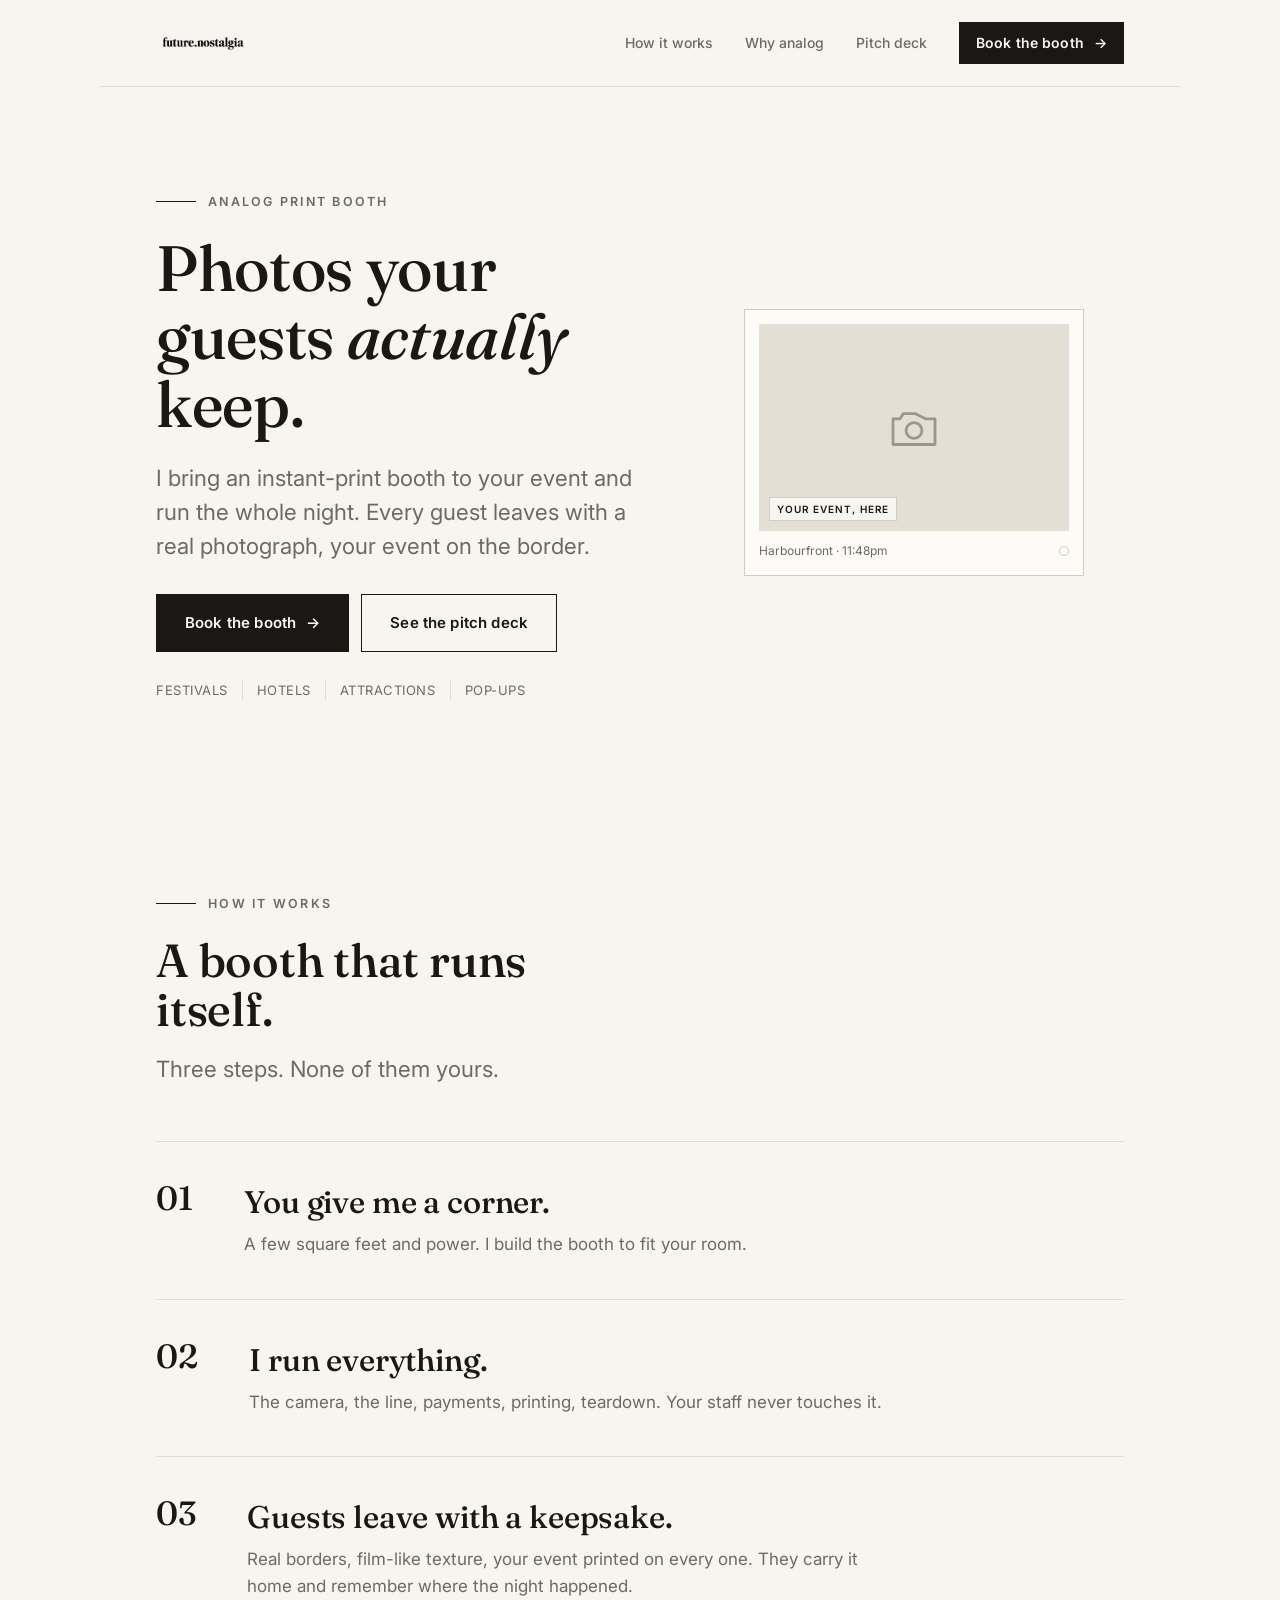
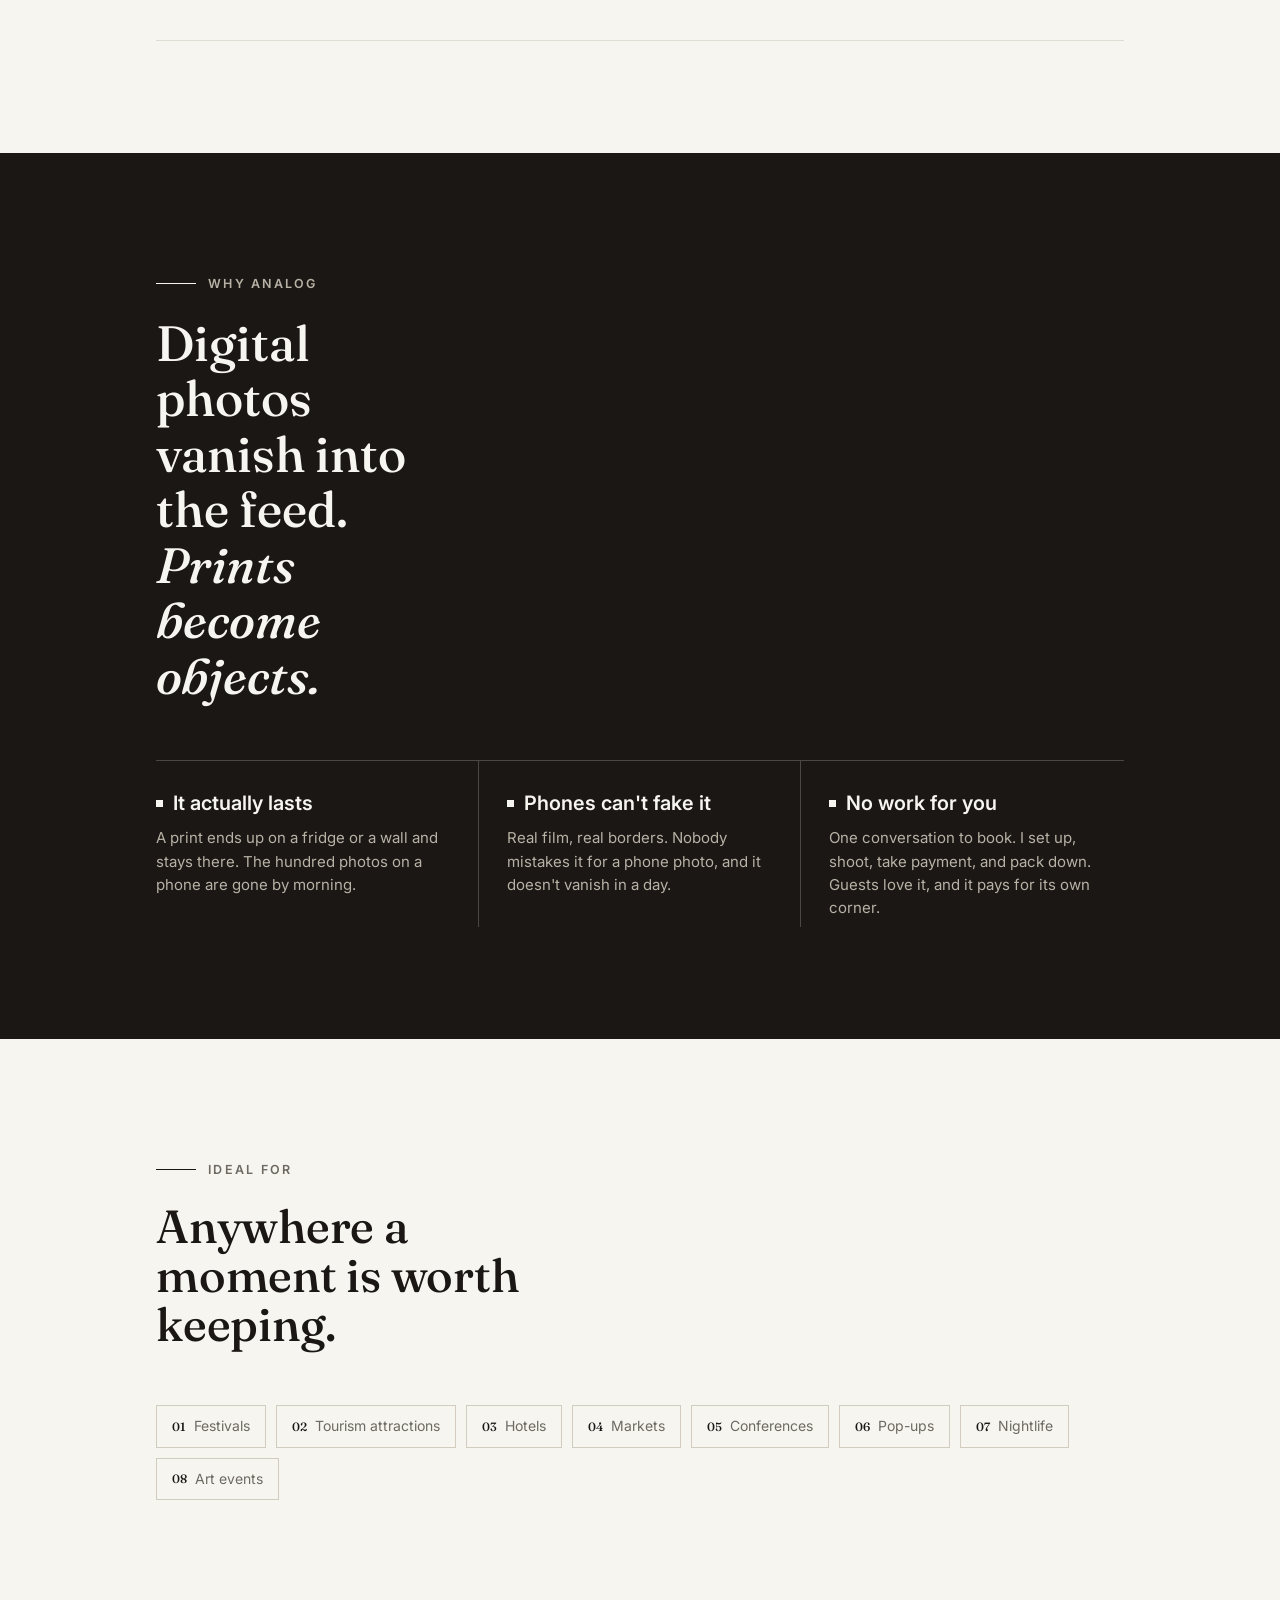
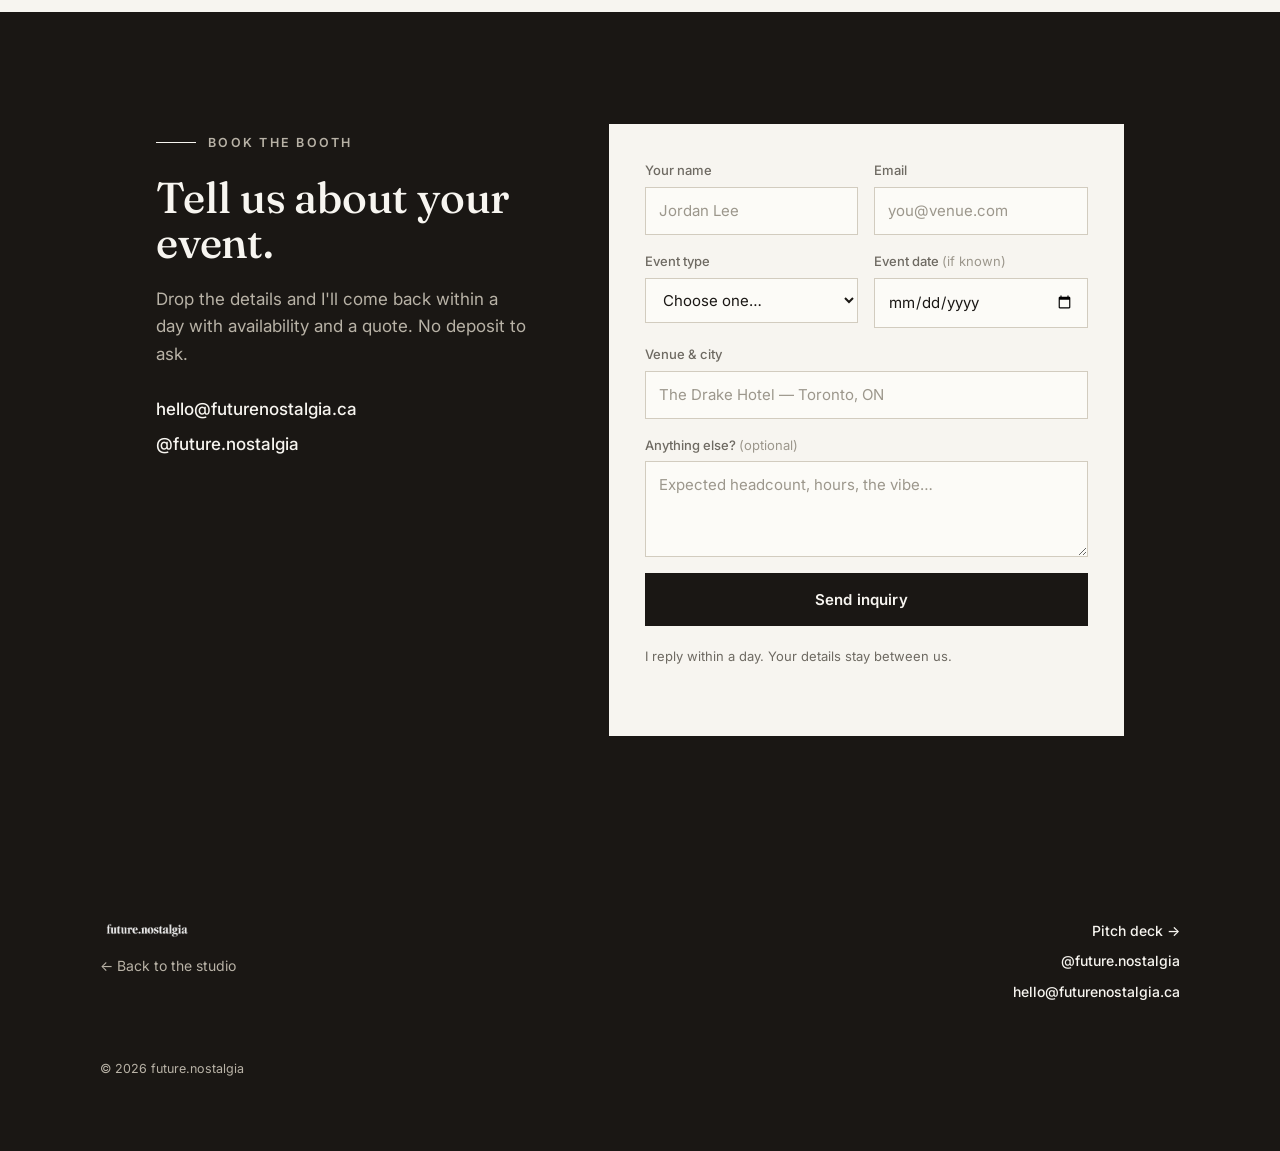
==== commit 995f05e3: "feat: de-slop booth + home copy — plain human voice Strip SaaS/AI-cadence marketing from the booth '" ====
--- a/booth/index.html
+++ b/booth/index.html
@@ -52,8 +52,8 @@
         <p class="eyebrow">Analog print booth</p>
         <h1 class="hero__title">Photos your guests <em class="em">actually</em> keep.</h1>
         <p class="hero__sub lead">
-          I bring an instant-print booth to your event and run the whole night — camera, payments,
-          production. Every guest walks out with a real photograph, your event on the border.
+          I bring an instant-print booth to your event and run the whole night. Every guest leaves
+          with a real photograph, your event on the border.
         </p>
         <div class="hero__cta">
           <a class="btn btn--lg" href="#book">Book the booth <span aria-hidden="true">→</span></a>
@@ -83,14 +83,14 @@
           <span class="service__num">01</span>
           <div class="service__body">
             <h3 class="service__name">You give me a corner.</h3>
-            <p class="service__desc">A few square feet and power. I design the station to fit your space, not fight it.</p>
+            <p class="service__desc">A few square feet and power. I build the booth to fit your room.</p>
           </div>
         </article>
         <article class="service service--plain reveal">
           <span class="service__num">02</span>
           <div class="service__body">
             <h3 class="service__name">I run everything.</h3>
-            <p class="service__desc">Camera, guest flow, payments, on-the-spot production, and teardown. Nothing for your team to staff or babysit.</p>
+            <p class="service__desc">The camera, the line, payments, printing, teardown. Your staff never touches it.</p>
           </div>
         </article>
         <article class="service service--plain reveal">
@@ -112,16 +112,16 @@
         </blockquote>
         <div class="values">
           <article class="value reveal">
-            <h3>Physical artifacts last</h3>
-            <p>An instant print turns a moment into something a guest can hold and pin up — tied to your venue, long after the night ends.</p>
+            <h3>It actually lasts</h3>
+            <p>A print ends up on a fridge or a wall and stays there. The hundred photos on a phone are gone by morning.</p>
           </article>
           <article class="value value--ember reveal">
-            <h3>A look phones can't fake</h3>
-            <p>Film-era charm with a sharp edge. It feels intentional and distinctive — not another filter, not another story gone in 24 hours.</p>
+            <h3>Phones can't fake it</h3>
+            <p>Real film, real borders. Nobody mistakes it for a phone photo, and it doesn't vanish in a day.</p>
           </article>
           <article class="value reveal">
-            <h3>Frictionless for you</h3>
-            <p>One conversation to book. I handle setup, the shoot, payments, and teardown. An amenity guests love and a footprint that pays for itself.</p>
+            <h3>No work for you</h3>
+            <p>One conversation to book. I set up, shoot, take payment, and pack down. Guests love it, and it pays for its own corner.</p>
           </article>
         </div>
       </div>
--- a/styles.css
+++ b/styles.css
@@ -115,8 +115,10 @@
 /* ── Instant-print motif (Polaroid mat, flat) ────────────────────────────────── */
 .print { position:relative; width:min(340px, 80vw); background:var(--paper-2); border:var(--border) solid var(--hairline-strong); padding:14px 14px 44px; }
 .print__photo {
-  aspect-ratio:3 / 2; width:100%; background:var(--photo);
-  /* SWAP: real shot → background:url('/assets/...') center/cover; */
+  aspect-ratio:3 / 2; width:100%;
+  /* Intentional placeholder: a faint analog-camera mark, not an empty box.
+     SWAP: real shot → background:url('/assets/...') center/cover; */
+  background:var(--photo) url("data:image/svg+xml,%3Csvg xmlns='http://www.w3.org/2000/svg' width='60' height='60' viewBox='0 0 24 24' fill='none' stroke='%239C978C' stroke-width='1.2' stroke-linecap='round' stroke-linejoin='round'%3E%3Cpath d='M3 8.5h3l1.4-2.2h5.2L17 8.5h4v11H3z'/%3E%3Ccircle cx='12' cy='13.5' r='3.4'/%3E%3C/svg%3E") center/56px no-repeat;
   display:flex; align-items:flex-end; padding:10px;
 }
 .print__tag { font-size:10px; font-weight:600; letter-spacing:0.09em; text-transform:uppercase; color:var(--ink); background:var(--paper); padding:3px 7px; border:var(--border) solid var(--hairline-strong); }
